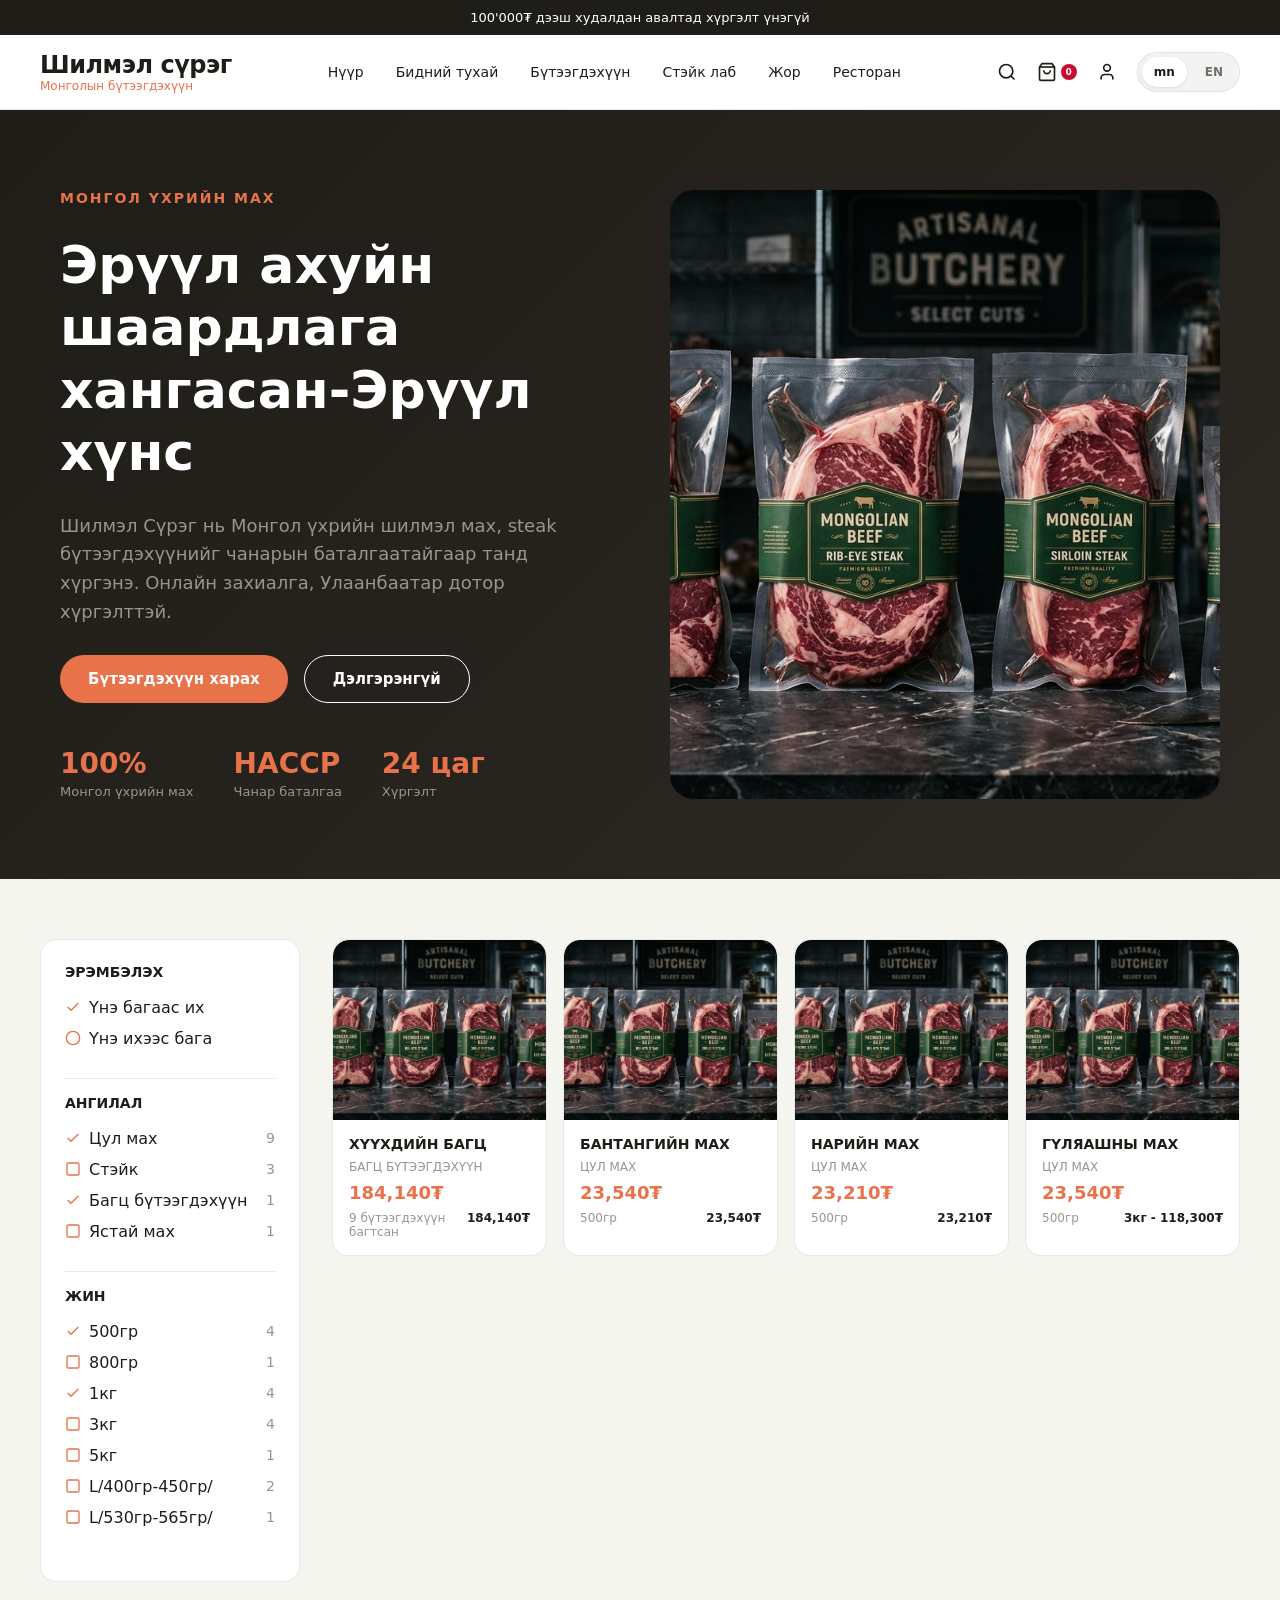
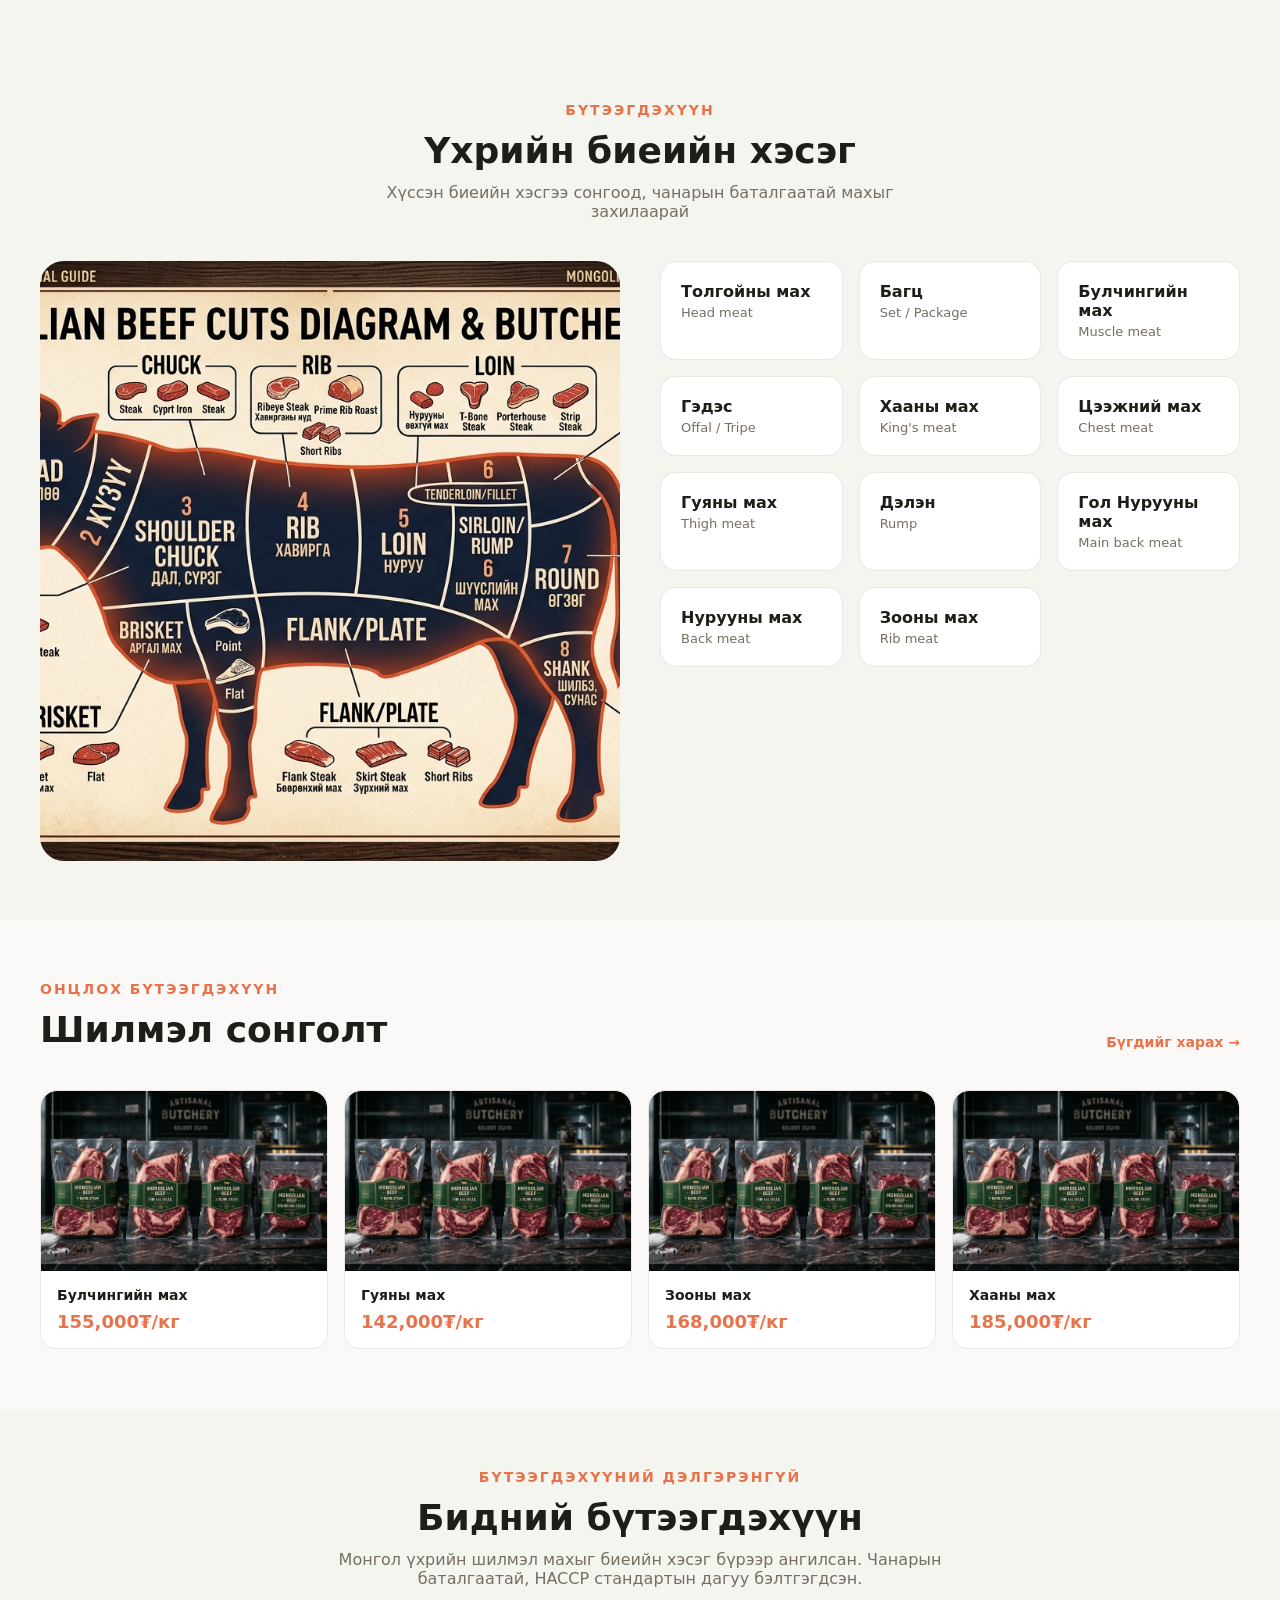
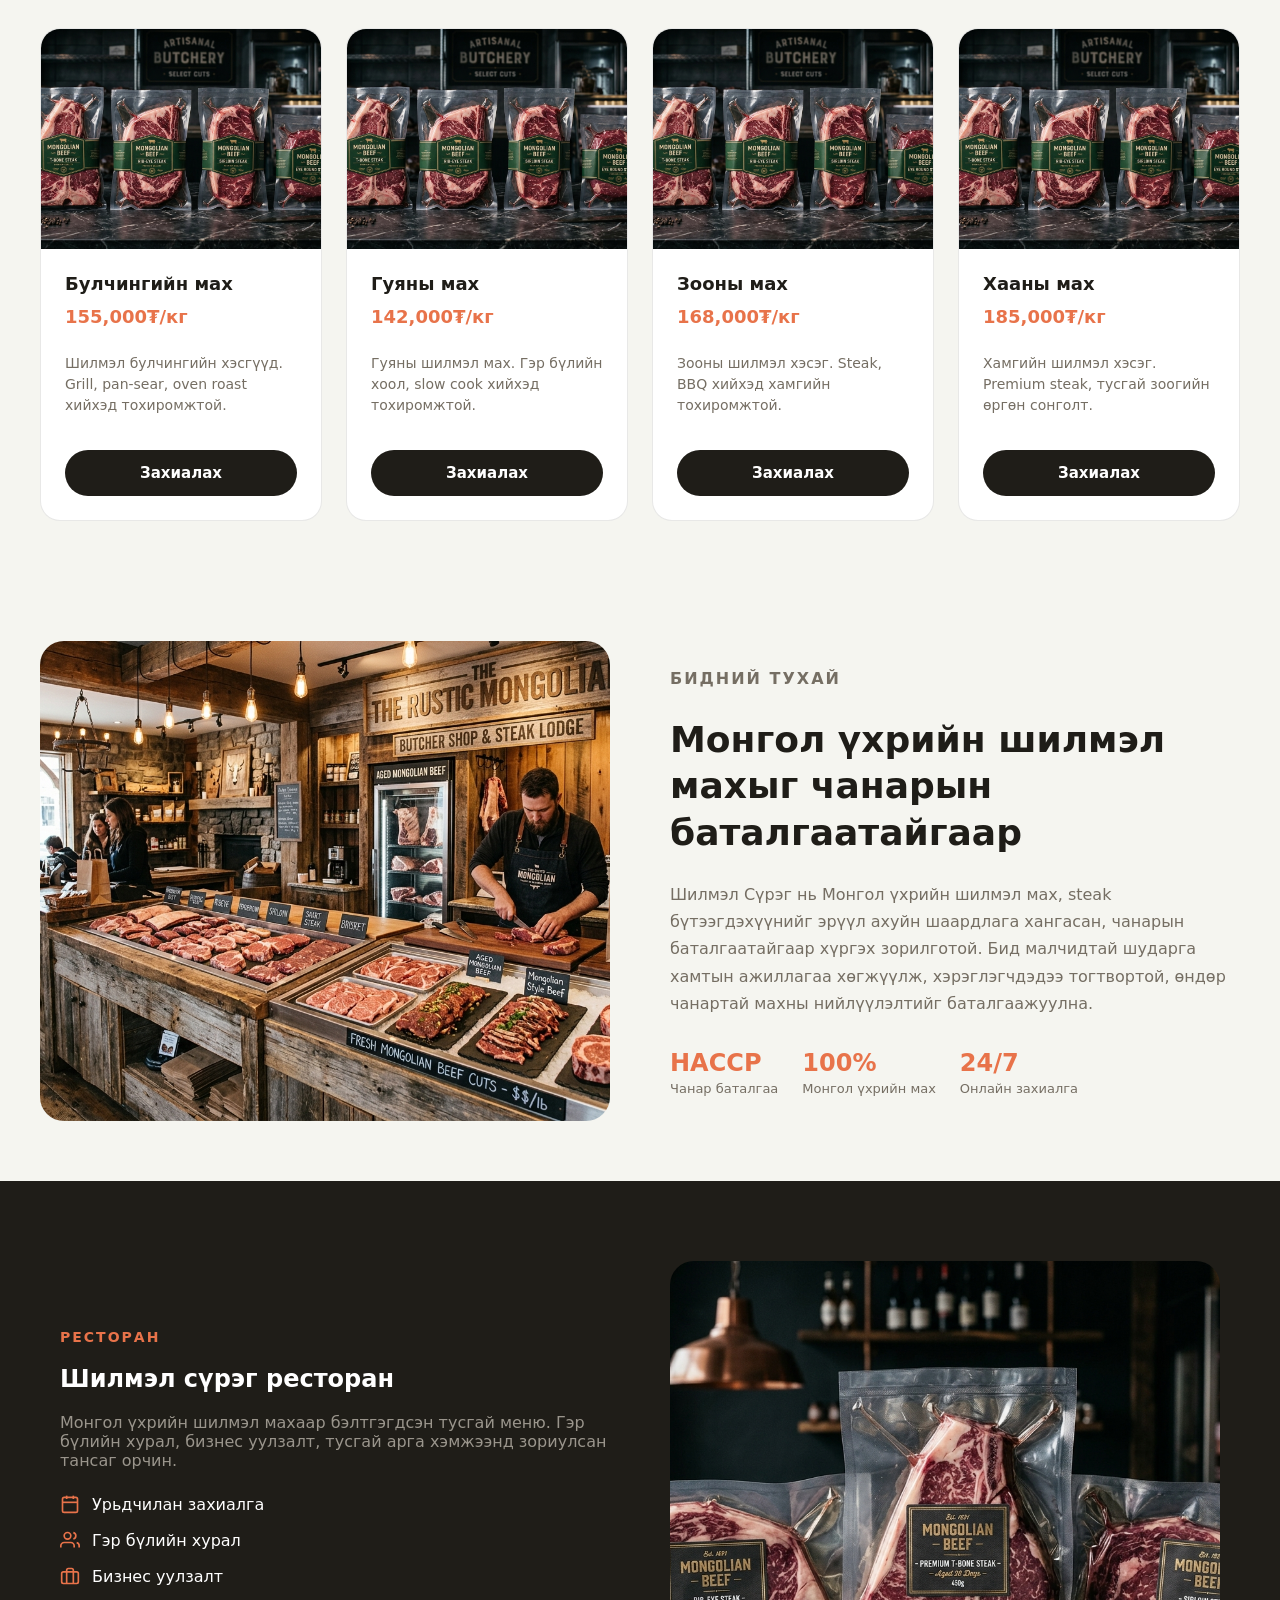
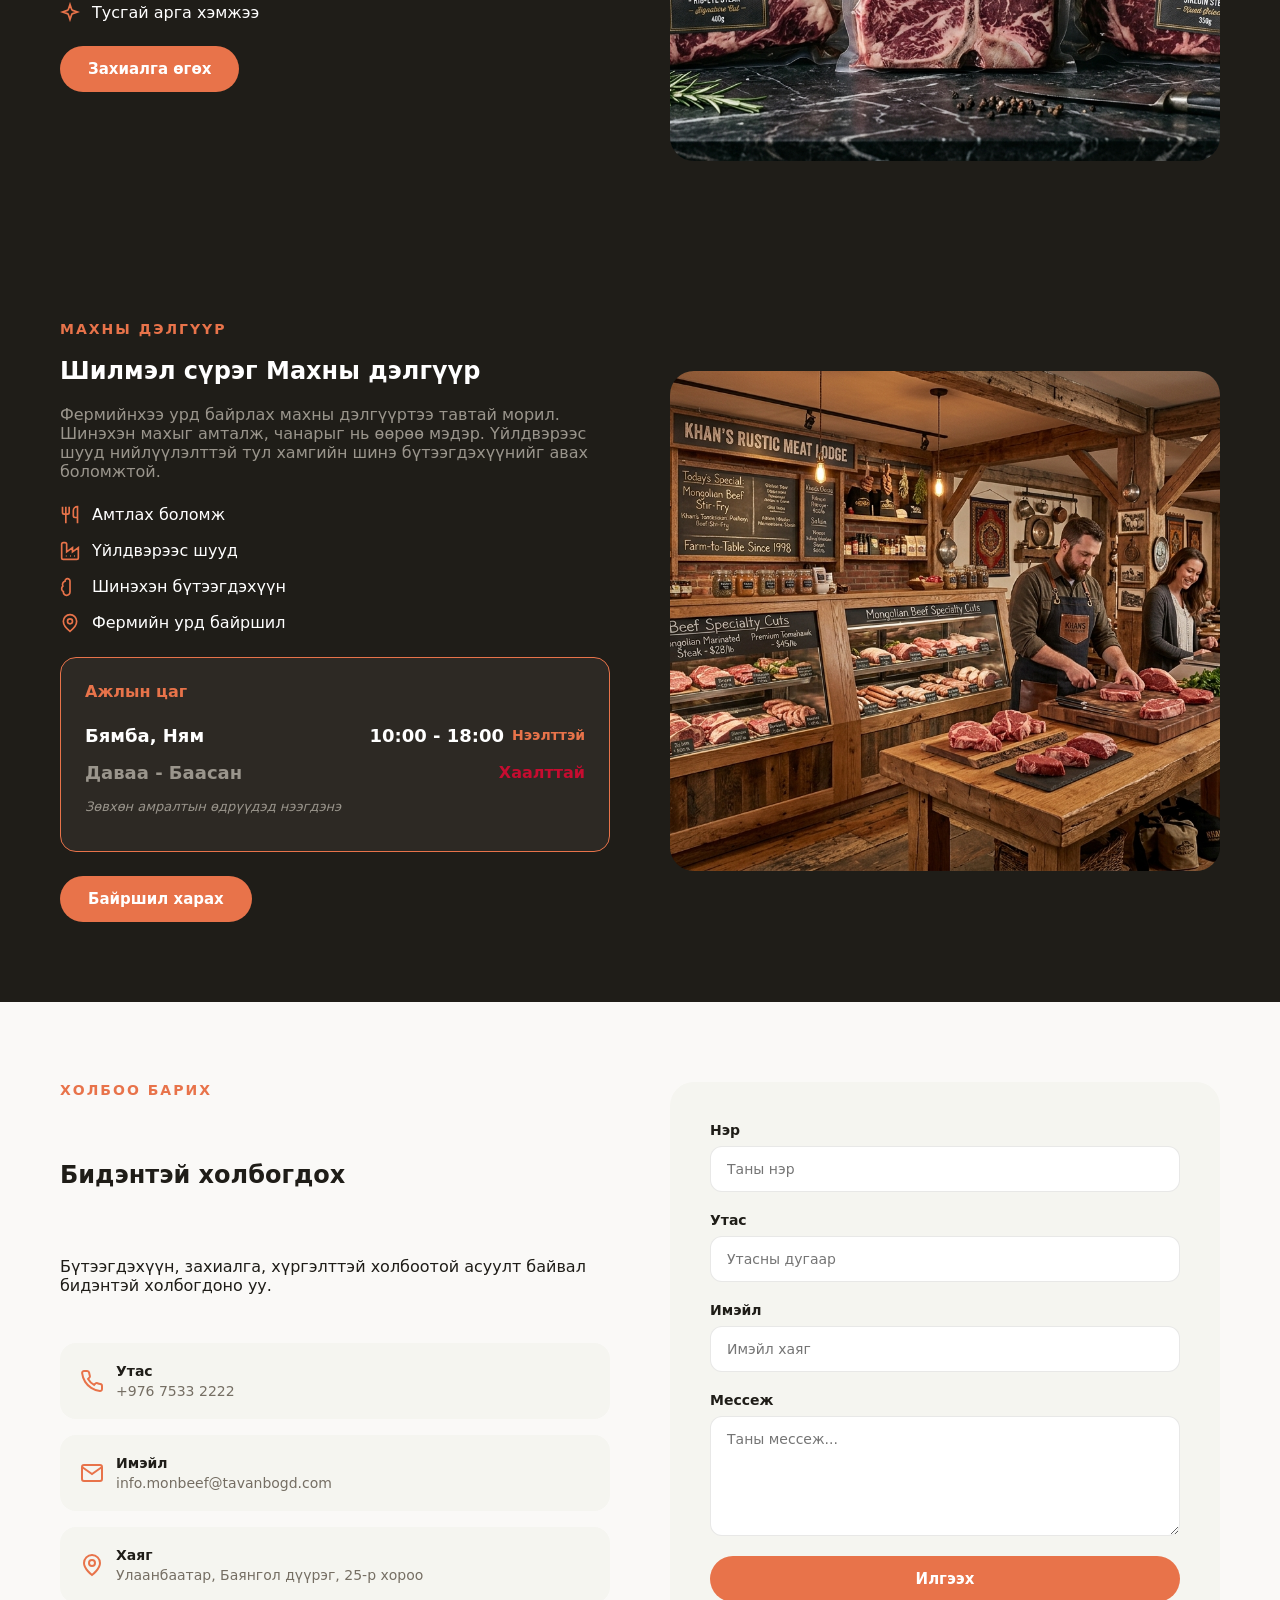
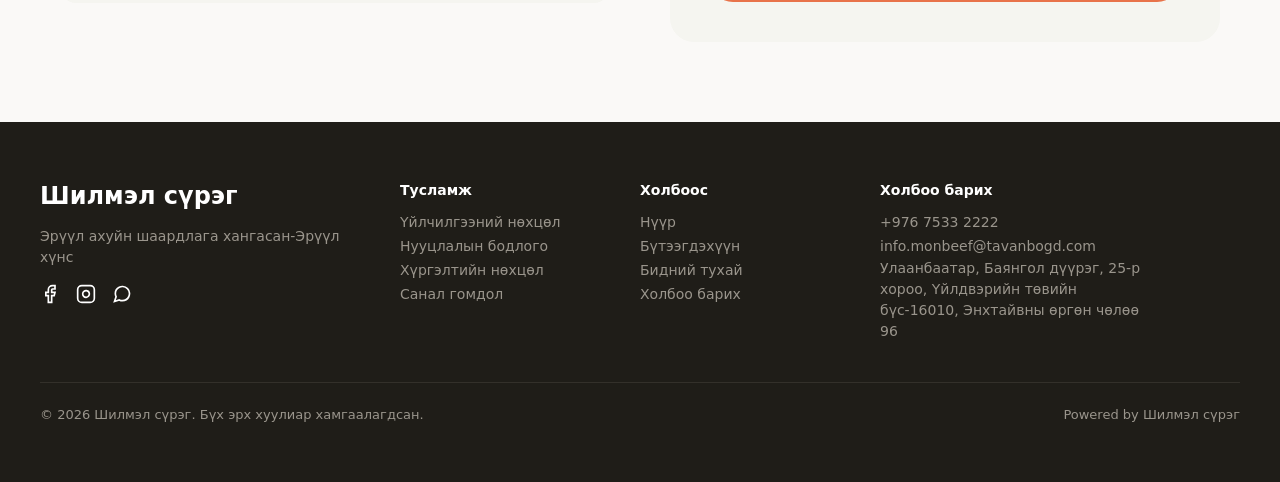
==== index.html @ d3837722 "Add images to all sections - hero, products, restaurant, butchery, about, body map" ====
<!doctype html>
<html lang="mn">
<head>
  <meta charset="utf-8" />
  <meta name="viewport" content="width=device-width, initial-scale=1" />
  <meta name="color-scheme" content="light" />
  <title>Шилмэл сүрэг - Premium Mongolian Beef</title>
  <meta name="description" content="Шилмэл сүрэг - Монгол үхрийн шилмэл мах, steak. Эрүүл ахуйн шаардлага хангасан-Эрүүл хүнс." />
  <link rel="stylesheet" href="styles.css" />
</head>
<body>
  <!-- Top Banner -->
  <div class="top-banner">100'000₮ дээш худалдан авалтад хүргэлт үнэгүй</div>

  <div class="page-shell">
    <!-- Header -->
    <header class="topbar">
      <a class="brand" href="#home" aria-label="Шилмэл сүрэг home">
        <div class="brand-text">
          <strong>Шилмэл сүрэг</strong>
          <span>Монголын бүтээгдэхүүн</span>
        </div>
      </a>

      <nav class="nav">
        <a href="#home">Нүүр</a>
        <a href="#about">Бидний тухай</a>
        <a href="#products">Бүтээгдэхүүн</a>
        <a href="#steak-lab">Стэйк лаб</a>
        <a href="#recipes">Жор</a>
        <a href="#restaurant">Ресторан</a>
      </nav>

      <div class="header-actions">
        <svg class="icon-btn" viewBox="0 0 24 24" fill="none" stroke="currentColor" stroke-width="2"><circle cx="11" cy="11" r="8"/><path d="m21 21-4.35-4.35"/></svg>
        <div class="cart-btn">
          <svg class="icon-btn" viewBox="0 0 24 24" fill="none" stroke="currentColor" stroke-width="2"><path d="M6 2 3 6v14a2 2 0 0 0 2 2h14a2 2 0 0 0 2-2V6l-3-4Z"/><path d="M3 6h18"/><path d="M16 10a4 4 0 0 1-8 0"/></svg>
          <span class="cart-badge">0</span>
        </div>
        <svg class="icon-btn" viewBox="0 0 24 24" fill="none" stroke="currentColor" stroke-width="2"><path d="M19 21v-2a4 4 0 0 0-4-4H9a4 4 0 0 0-4 4v2"/><circle cx="12" cy="7" r="4"/></svg>
        <div class="lang-switch">
          <button id="mnBtn" type="button" class="active">mn</button>
          <button id="enBtn" type="button">EN</button>
        </div>
      </div>
    </header>

    <!-- Hero -->
    <section id="home" class="hero">
      <div class="hero-left">
        <div class="hero-label">МОНГОЛ ҮХРИЙН МАХ</div>
        <h1>Эрүүл ахуйн шаардлага хангасан-Эрүүл хүнс</h1>
        <p class="hero-lead">Шилмэл Сүрэг нь Монгол үхрийн шилмэл мах, steak бүтээгдэхүүнийг чанарын баталгаатайгаар танд хүргэнэ. Онлайн захиалга, Улаанбаатар дотор хүргэлттэй.</p>
        <div class="cta-row">
          <a class="btn primary" href="#products">Бүтээгдэхүүн харах</a>
          <a class="btn secondary" href="#about">Дэлгэрэнгүй</a>
        </div>
        <div class="stats-row">
          <div class="stat-item"><strong>100%</strong><span>Монгол үхрийн мах</span></div>
          <div class="stat-item"><strong>HACCP</strong><span>Чанар баталгаа</span></div>
          <div class="stat-item"><strong>24 цаг</strong><span>Хүргэлт</span></div>
        </div>
      </div>
      <div class="hero-right">
        <img src="images/hero-beef.jpg" alt="Premium Mongolian Beef" class="hero-image" />
      </div>
    </section>

    <!-- Online Ordering -->
    <section id="online-order" class="section section-alt">
      <div class="ordering-layout">
        <!-- Filters Sidebar -->
        <aside class="filters-sidebar">
          <div class="filter-section">
            <h4>ЭРЭМБЭЛЭХ</h4>
            <div class="filter-option">
              <div class="filter-option-left">
                <svg class="filter-icon" viewBox="0 0 24 24" fill="none" stroke="currentColor" stroke-width="2"><polyline points="20 6 9 17 4 12"/></svg>
                <span>Үнэ багаас их</span>
              </div>
            </div>
            <div class="filter-option">
              <div class="filter-option-left">
                <svg class="filter-icon" viewBox="0 0 24 24" fill="none" stroke="currentColor" stroke-width="2"><circle cx="12" cy="12" r="10"/></svg>
                <span>Үнэ ихээс бага</span>
              </div>
            </div>
          </div>
          <div class="divider"></div>
          <div class="filter-section">
            <h4>АНГИЛАЛ</h4>
            <div class="filter-option">
              <div class="filter-option-left">
                <svg class="filter-icon" viewBox="0 0 24 24" fill="none" stroke="currentColor" stroke-width="2"><polyline points="20 6 9 17 4 12"/></svg>
                <span>Цул мах</span>
              </div>
              <span class="filter-count">9</span>
            </div>
            <div class="filter-option">
              <div class="filter-option-left">
                <svg class="filter-icon" viewBox="0 0 24 24" fill="none" stroke="currentColor" stroke-width="2"><rect x="3" y="3" width="18" height="18" rx="2"/></svg>
                <span>Стэйк</span>
              </div>
              <span class="filter-count">3</span>
            </div>
            <div class="filter-option">
              <div class="filter-option-left">
                <svg class="filter-icon" viewBox="0 0 24 24" fill="none" stroke="currentColor" stroke-width="2"><polyline points="20 6 9 17 4 12"/></svg>
                <span>Багц бүтээгдэхүүн</span>
              </div>
              <span class="filter-count">1</span>
            </div>
            <div class="filter-option">
              <div class="filter-option-left">
                <svg class="filter-icon" viewBox="0 0 24 24" fill="none" stroke="currentColor" stroke-width="2"><rect x="3" y="3" width="18" height="18" rx="2"/></svg>
                <span>Ястай мах</span>
              </div>
              <span class="filter-count">1</span>
            </div>
          </div>
          <div class="divider"></div>
          <div class="filter-section">
            <h4>ЖИН</h4>
            <div class="filter-option">
              <div class="filter-option-left">
                <svg class="filter-icon" viewBox="0 0 24 24" fill="none" stroke="currentColor" stroke-width="2"><polyline points="20 6 9 17 4 12"/></svg>
                <span>500гр</span>
              </div>
              <span class="filter-count">4</span>
            </div>
            <div class="filter-option">
              <div class="filter-option-left">
                <svg class="filter-icon" viewBox="0 0 24 24" fill="none" stroke="currentColor" stroke-width="2"><rect x="3" y="3" width="18" height="18" rx="2"/></svg>
                <span>800гр</span>
              </div>
              <span class="filter-count">1</span>
            </div>
            <div class="filter-option">
              <div class="filter-option-left">
                <svg class="filter-icon" viewBox="0 0 24 24" fill="none" stroke="currentColor" stroke-width="2"><polyline points="20 6 9 17 4 12"/></svg>
                <span>1кг</span>
              </div>
              <span class="filter-count">4</span>
            </div>
            <div class="filter-option">
              <div class="filter-option-left">
                <svg class="filter-icon" viewBox="0 0 24 24" fill="none" stroke="currentColor" stroke-width="2"><rect x="3" y="3" width="18" height="18" rx="2"/></svg>
                <span>3кг</span>
              </div>
              <span class="filter-count">4</span>
            </div>
            <div class="filter-option">
              <div class="filter-option-left">
                <svg class="filter-icon" viewBox="0 0 24 24" fill="none" stroke="currentColor" stroke-width="2"><rect x="3" y="3" width="18" height="18" rx="2"/></svg>
                <span>5кг</span>
              </div>
              <span class="filter-count">1</span>
            </div>
            <div class="filter-option">
              <div class="filter-option-left">
                <svg class="filter-icon" viewBox="0 0 24 24" fill="none" stroke="currentColor" stroke-width="2"><rect x="3" y="3" width="18" height="18" rx="2"/></svg>
                <span>L/400гр-450гр/</span>
              </div>
              <span class="filter-count">2</span>
            </div>
            <div class="filter-option">
              <div class="filter-option-left">
                <svg class="filter-icon" viewBox="0 0 24 24" fill="none" stroke="currentColor" stroke-width="2"><rect x="3" y="3" width="18" height="18" rx="2"/></svg>
                <span>L/530гр-565гр/</span>
              </div>
              <span class="filter-count">1</span>
            </div>
          </div>
        </aside>

        <!-- Products Grid -->
        <div class="products-area">
          <div class="products-grid">
            <article class="product-card">
              <div class="product-image"><img src="images/product-1.jpg" alt="Хүүхдийн багц" /></div>
              <div class="product-info">
                <h4 class="product-name">ХҮҮХДИЙН БАГЦ</h4>
                <span class="product-category">БАГЦ БҮТЭЭГДЭХҮҮН</span>
                <span class="product-price">184,140₮</span>
                <div class="product-weight-row">
                  <span class="product-weight">9 бүтээгдэхүүн багтсан</span>
                  <span class="product-unit-price">184,140₮</span>
                </div>
              </div>
            </article>
            <article class="product-card">
              <div class="product-image"><img src="images/product-2.jpg" alt="Бантангийн мах" /></div>
              <div class="product-info">
                <h4 class="product-name">БАНТАНГИЙН МАХ</h4>
                <span class="product-category">ЦУЛ МАХ</span>
                <span class="product-price">23,540₮</span>
                <div class="product-weight-row">
                  <span class="product-weight">500гр</span>
                  <span class="product-unit-price">23,540₮</span>
                </div>
              </div>
            </article>
            <article class="product-card">
              <div class="product-image"><img src="images/product-3.jpg" alt="Нарийн мах" /></div>
              <div class="product-info">
                <h4 class="product-name">НАРИЙН МАХ</h4>
                <span class="product-category">ЦУЛ МАХ</span>
                <span class="product-price">23,210₮</span>
                <div class="product-weight-row">
                  <span class="product-weight">500гр</span>
                  <span class="product-unit-price">23,210₮</span>
                </div>
              </div>
            </article>
            <article class="product-card">
              <div class="product-image"><img src="images/product-4.jpg" alt="Гуляшны мах" /></div>
              <div class="product-info">
                <h4 class="product-name">ГҮЛЯАШНЫ МАХ</h4>
                <span class="product-category">ЦУЛ МАХ</span>
                <span class="product-price">23,540₮</span>
                <div class="product-weight-row">
                  <span class="product-weight">500гр</span>
                  <span class="product-unit-price">3кг - 118,300₮</span>
                </div>
              </div>
            </article>
          </div>
        </div>
      </div>
    </section>

    <!-- Beef Body Map -->
    <section id="products" class="section section-alt">
      <div style="text-align: center; margin-bottom: 40px;">
        <p class="section-label">БҮТЭЭГДЭХҮҮН</p>
        <h2>Үхрийн биеийн хэсэг</h2>
        <p class="section-lead" style="text-align: center; margin: 12px auto 0;">Хүссэн биеийн хэсгээ сонгоод, чанарын баталгаатай махыг захилаарай</p>
      </div>
      <div class="body-map-section">
        <div class="body-map-image"><img src="images/body-map-section.jpg" alt="Үхрийн биеийн хэсэг" /></div>
        <div class="categories-grid">
          <div class="category-card"><h4>Толгойны мах</h4><p>Head meat</p></div>
          <div class="category-card"><h4>Багц</h4><p>Set / Package</p></div>
          <div class="category-card"><h4>Булчингийн мах</h4><p>Muscle meat</p></div>
          <div class="category-card"><h4>Гэдэс</h4><p>Offal / Tripe</p></div>
          <div class="category-card"><h4>Хааны мах</h4><p>King's meat</p></div>
          <div class="category-card"><h4>Цээжний мах</h4><p>Chest meat</p></div>
          <div class="category-card"><h4>Гуяны мах</h4><p>Thigh meat</p></div>
          <div class="category-card"><h4>Дэлэн</h4><p>Rump</p></div>
          <div class="category-card"><h4>Гол Нурууны мах</h4><p>Main back meat</p></div>
          <div class="category-card"><h4>Нурууны мах</h4><p>Back meat</p></div>
          <div class="category-card"><h4>Зооны мах</h4><p>Rib meat</p></div>
        </div>
      </div>
    </section>

    <!-- Featured Products -->
    <section class="section">
      <div class="section-header">
        <div>
          <p class="section-label">ОНЦЛОХ БҮТЭЭГДЭХҮҮН</p>
          <h2>Шилмэл сонголт</h2>
        </div>
        <span class="view-all">Бүгдийг харах →</span>
      </div>
      <div class="products-grid">
        <article class="product-card">
          <div class="product-image"><img src="images/featured-1.jpg" alt="Булчингийн мах" /></div>
          <div class="product-info">
            <h4 class="product-name">Булчингийн мах</h4>
            <span class="product-price">155,000₮/кг</span>
          </div>
        </article>
        <article class="product-card">
          <div class="product-image"><img src="images/featured-2.jpg" alt="Гуяны мах" /></div>
          <div class="product-info">
            <h4 class="product-name">Гуяны мах</h4>
            <span class="product-price">142,000₮/кг</span>
          </div>
        </article>
        <article class="product-card">
          <div class="product-image"><img src="images/featured-3.jpg" alt="Зооны мах" /></div>
          <div class="product-info">
            <h4 class="product-name">Зооны мах</h4>
            <span class="product-price">168,000₮/кг</span>
          </div>
        </article>
        <article class="product-card">
          <div class="product-image"><img src="images/featured-4.jpg" alt="Хааны мах" /></div>
          <div class="product-info">
            <h4 class="product-name">Хааны мах</h4>
            <span class="product-price">185,000₮/кг</span>
          </div>
        </article>
      </div>
    </section>

    <!-- Product Details -->
    <section class="section section-alt">
      <div style="text-align: center; margin-bottom: 40px;">
        <p class="section-label">БҮТЭЭГДЭХҮҮНИЙ ДЭЛГЭРЭНГҮЙ</p>
        <h2>Бидний бүтээгдэхүүн</h2>
        <p class="section-lead" style="text-align: center; margin: 12px auto 0;">Монгол үхрийн шилмэл махыг биеийн хэсэг бүрээр ангилсан. Чанарын баталгаатай, HACCP стандартын дагуу бэлтгэгдсэн.</p>
      </div>
      <div class="detail-grid">
        <article class="detail-card">
          <div class="product-image"><img src="images/detail-1.jpg" alt="Булчингийн мах" /></div>
          <div class="product-info">
            <h4 class="product-name">Булчингийн мах</h4>
            <span class="product-price">155,000₮/кг</span>
            <p class="product-desc">Шилмэл булчингийн хэсгүүд. Grill, pan-sear, oven roast хийхэд тохиромжтой.</p>
            <button class="btn">Захиалах</button>
          </div>
        </article>
        <article class="detail-card">
          <div class="product-image"><img src="images/detail-2.jpg" alt="Гуяны мах" /></div>
          <div class="product-info">
            <h4 class="product-name">Гуяны мах</h4>
            <span class="product-price">142,000₮/кг</span>
            <p class="product-desc">Гуяны шилмэл мах. Гэр бүлийн хоол, slow cook хийхэд тохиромжтой.</p>
            <button class="btn">Захиалах</button>
          </div>
        </article>
        <article class="detail-card">
          <div class="product-image"><img src="images/detail-3.jpg" alt="Зооны мах" /></div>
          <div class="product-info">
            <h4 class="product-name">Зооны мах</h4>
            <span class="product-price">168,000₮/кг</span>
            <p class="product-desc">Зооны шилмэл хэсэг. Steak, BBQ хийхэд хамгийн тохиромжтой.</p>
            <button class="btn">Захиалах</button>
          </div>
        </article>
        <article class="detail-card">
          <div class="product-image"><img src="images/detail-4.jpg" alt="Хааны мах" /></div>
          <div class="product-info">
            <h4 class="product-name">Хааны мах</h4>
            <span class="product-price">185,000₮/кг</span>
            <p class="product-desc">Хамгийн шилмэл хэсэг. Premium steak, тусгай зоогийн өргөн сонголт.</p>
            <button class="btn">Захиалах</button>
          </div>
        </article>
      </div>
    </section>

    <!-- About -->
    <section id="about" class="section section-alt">
      <div class="about-grid">
        <div class="about-image"><img src="images/about-section.jpg" alt="Бидний тухай" /></div>
        <div class="about-content">
          <p class="section-label">БИДНИЙ ТУХАЙ</p>
          <h2>Монгол үхрийн шилмэл махыг чанарын баталгаатайгаар</h2>
          <p>Шилмэл Сүрэг нь Монгол үхрийн шилмэл мах, steak бүтээгдэхүүнийг эрүүл ахуйн шаардлага хангасан, чанарын баталгаатайгаар хүргэх зорилготой. Бид малчидтай шударга хамтын ажиллагаа хөгжүүлж, хэрэглэгчдэдээ тогтвортой, өндөр чанартай махны нийлүүлэлтийг баталгаажуулна.</p>
          <div class="features-row">
            <div class="feature-item"><strong>HACCP</strong><span>Чанар баталгаа</span></div>
            <div class="feature-item"><strong>100%</strong><span>Монгол үхрийн мах</span></div>
            <div class="feature-item"><strong>24/7</strong><span>Онлайн захиалга</span></div>
          </div>
        </div>
      </div>
    </section>

    <!-- Restaurant -->
    <section id="restaurant" class="dark-section">
      <div class="dark-grid">
        <div>
          <p class="section-label">РЕСТОРАН</p>
          <h2>Шилмэл сүрэг ресторан</h2>
          <p>Монгол үхрийн шилмэл махаар бэлтгэгдсэн тусгай меню. Гэр бүлийн хурал, бизнес уулзалт, тусгай арга хэмжээнд зориулсан тансаг орчин.</p>
          <div class="dark-features">
            <div class="dark-feature">
              <svg class="dark-feature-icon" viewBox="0 0 24 24" fill="none" stroke="currentColor" stroke-width="2"><rect x="3" y="4" width="18" height="18" rx="2" ry="2"/><line x1="16" y1="2" x2="16" y2="6"/><line x1="8" y1="2" x2="8" y2="6"/><line x1="3" y1="10" x2="21" y2="10"/></svg>
              <span>Урьдчилан захиалга</span>
            </div>
            <div class="dark-feature">
              <svg class="dark-feature-icon" viewBox="0 0 24 24" fill="none" stroke="currentColor" stroke-width="2"><path d="M17 21v-2a4 4 0 0 0-4-4H5a4 4 0 0 0-4 4v2"/><circle cx="9" cy="7" r="4"/><path d="M23 21v-2a4 4 0 0 0-3-3.87"/><path d="M16 3.13a4 4 0 0 1 0 7.75"/></svg>
              <span>Гэр бүлийн хурал</span>
            </div>
            <div class="dark-feature">
              <svg class="dark-feature-icon" viewBox="0 0 24 24" fill="none" stroke="currentColor" stroke-width="2"><rect x="2" y="7" width="20" height="14" rx="2" ry="2"/><path d="M16 21V5a2 2 0 0 0-2-2h-4a2 2 0 0 0-2 2v16"/></svg>
              <span>Бизнес уулзалт</span>
            </div>
            <div class="dark-feature">
              <svg class="dark-feature-icon" viewBox="0 0 24 24" fill="none" stroke="currentColor" stroke-width="2"><path d="m12 3-1.912 5.813a2 2 0 0 1-1.275 1.275L3 12l5.813 1.912a2 2 0 0 1 1.275 1.275L12 21l1.912-5.813a2 2 0 0 1 1.275-1.275L21 12l-5.813-1.912a2 2 0 0 1-1.275-1.275L12 3Z"/></svg>
              <span>Тусгай арга хэмжээ</span>
            </div>
          </div>
          <a class="btn primary" href="#contact">Захиалга өгөх</a>
        </div>
        <div class="dark-image"><img src="images/restaurant-section.jpg" alt="Шилмэл сүрэг ресторан" /></div>
      </div>
    </section>

    <!-- Butchery Store -->
    <section class="dark-section">
      <div class="dark-grid">
        <div>
          <p class="section-label">МАХНЫ ДЭЛГҮҮР</p>
          <h2>Шилмэл сүрэг Махны дэлгүүр</h2>
          <p>Фермийнхээ урд байрлах махны дэлгүүртээ тавтай морил. Шинэхэн махыг амталж, чанарыг нь өөрөө мэдэр. Үйлдвэрээс шууд нийлүүлэлттэй тул хамгийн шинэ бүтээгдэхүүнийг авах боломжтой.</p>
          <div class="dark-features">
            <div class="dark-feature">
              <svg class="dark-feature-icon" viewBox="0 0 24 24" fill="none" stroke="currentColor" stroke-width="2"><path d="M3 2v7c0 1.1.9 2 2 2h4a2 2 0 0 0 2-2V2"/><path d="M7 2v20"/><path d="M21 15V2v0a5 5 0 0 0-5 5v6c0 1.1.9 2 2 2h3Zm0 0v7"/></svg>
              <span>Амтлах боломж</span>
            </div>
            <div class="dark-feature">
              <svg class="dark-feature-icon" viewBox="0 0 24 24" fill="none" stroke="currentColor" stroke-width="2"><path d="M2 20a2 2 0 0 0 2 2h16a2 2 0 0 0 2-2V8l-7 5V8l-7 5V4a2 2 0 0 0-2-2H4a2 2 0 0 0-2 2Z"/><path d="M17 18h1"/><path d="M12 18h1"/><path d="M7 18h1"/></svg>
              <span>Үйлдвэрээс шууд</span>
            </div>
            <div class="dark-feature">
              <svg class="dark-feature-icon" viewBox="0 0 24 24" fill="none" stroke="currentColor" stroke-width="2"><path d="M12 5a3 3 0 1 0-5.997.125 4 4 0 0 0-2.526 5.77 4 4 0 0 0 .556 6.588A4 4 0 1 0 12 18Z"/></svg>
              <span>Шинэхэн бүтээгдэхүүн</span>
            </div>
            <div class="dark-feature">
              <svg class="dark-feature-icon" viewBox="0 0 24 24" fill="none" stroke="currentColor" stroke-width="2"><path d="M20 10c0 6-8 12-8 12s-8-6-8-12a8 8 0 0 1 16 0Z"/><circle cx="12" cy="10" r="3"/></svg>
              <span>Фермийн урд байршил</span>
            </div>
          </div>
          <div class="timetable">
            <h4>Ажлын цаг</h4>
            <div class="timetable-row">
              <span class="timetable-day">Бямба, Ням</span>
              <div style="display: flex; gap: 8px; align-items: center;">
                <span class="timetable-hours">10:00 - 18:00</span>
                <span class="timetable-status-open">Нээлттэй</span>
              </div>
            </div>
            <div class="timetable-row">
              <span class="timetable-day" style="color: #9a958c;">Даваа - Баасан</span>
              <span class="timetable-status-closed">Хаалттай</span>
            </div>
            <p class="timetable-note">Зөвхөн амралтын өдрүүдэд нээгдэнэ</p>
          </div>
          <a class="btn primary" href="#contact" style="margin-top: 24px;">Байршил харах</a>
        </div>
        <div class="dark-image"><img src="images/butchery-section.jpg" alt="Шилмэл сүрэг Махны дэлгүүр" /></div>
      </div>
    </section>

    <!-- Contact -->
    <section id="contact" class="contact-grid">
      <div class="contact-left">
        <p class="section-label">ХОЛБОО БАРИХ</p>
        <h2>Бидэнтэй холбогдох</h2>
        <p>Бүтээгдэхүүн, захиалга, хүргэлттэй холбоотой асуулт байвал бидэнтэй холбогдоно уу.</p>
        <div class="contact-cards">
          <div class="contact-card">
            <svg class="contact-card-icon" viewBox="0 0 24 24" fill="none" stroke="currentColor" stroke-width="2"><path d="M22 16.92v3a2 2 0 0 1-2.18 2 19.79 19.79 0 0 1-8.63-3.07 19.5 19.5 0 0 1-6-6 19.79 19.79 0 0 1-3.07-8.67A2 2 0 0 1 4.11 2h3a2 2 0 0 1 2 1.72 12.84 12.84 0 0 0 .7 2.81 2 2 0 0 1-.45 2.11L8.09 9.91a16 16 0 0 0 6 6l1.27-1.27a2 2 0 0 1 2.11-.45 12.84 12.84 0 0 0 2.81.7A2 2 0 0 1 22 16.92z"/></svg>
            <div class="contact-card-info">
              <strong>Утас</strong>
              <span>+976 7533 2222</span>
            </div>
          </div>
          <div class="contact-card">
            <svg class="contact-card-icon" viewBox="0 0 24 24" fill="none" stroke="currentColor" stroke-width="2"><path d="M4 4h16c1.1 0 2 .9 2 2v12c0 1.1-.9 2-2 2H4c-1.1 0-2-.9-2-2V6c0-1.1.9-2 2-2z"/><polyline points="22,6 12,13 2,6"/></svg>
            <div class="contact-card-info">
              <strong>Имэйл</strong>
              <span>info.monbeef@tavanbogd.com</span>
            </div>
          </div>
          <div class="contact-card">
            <svg class="contact-card-icon" viewBox="0 0 24 24" fill="none" stroke="currentColor" stroke-width="2"><path d="M20 10c0 6-8 12-8 12s-8-6-8-12a8 8 0 0 1 16 0Z"/><circle cx="12" cy="10" r="3"/></svg>
            <div class="contact-card-info">
              <strong>Хаяг</strong>
              <span>Улаанбаатар, Баянгол дүүрэг, 25-р хороо</span>
            </div>
          </div>
        </div>
      </div>
      <div class="contact-right">
        <form class="form-container" onsubmit="return false;">
          <div class="form-field">
            <label>Нэр</label>
            <input type="text" name="name" placeholder="Таны нэр" />
          </div>
          <div class="form-field">
            <label>Утас</label>
            <input type="tel" name="phone" placeholder="Утасны дугаар" />
          </div>
          <div class="form-field">
            <label>Имэйл</label>
            <input type="email" name="email" placeholder="Имэйл хаяг" />
          </div>
          <div class="form-field">
            <label>Мессеж</label>
            <textarea name="message" rows="4" placeholder="Таны мессеж..."></textarea>
          </div>
          <button class="btn primary" type="submit">Илгээх</button>
        </form>
      </div>
    </section>

    <!-- Footer -->
    <footer class="footer">
      <div class="footer-grid">
        <div class="footer-brand">
          <strong>Шилмэл сүрэг</strong>
          <p>Эрүүл ахуйн шаардлага хангасан-Эрүүл хүнс</p>
          <div class="social-row">
            <svg class="social-icon" viewBox="0 0 24 24" fill="none" stroke="currentColor" stroke-width="2"><path d="M18 2h-3a5 5 0 0 0-5 5v3H7v4h3v8h4v-8h3l1-4h-4V7a1 1 0 0 1 1-1h3z"/></svg>
            <svg class="social-icon" viewBox="0 0 24 24" fill="none" stroke="currentColor" stroke-width="2"><rect x="2" y="2" width="20" height="20" rx="5" ry="5"/><path d="M16 11.37A4 4 0 1 1 12.63 8 4 4 0 0 1 16 11.37z"/><line x1="17.5" y1="6.5" x2="17.51" y2="6.5"/></svg>
            <svg class="social-icon" viewBox="0 0 24 24" fill="none" stroke="currentColor" stroke-width="2"><path d="M21 11.5a8.38 8.38 0 0 1-.9 3.8 8.5 8.5 0 0 1-7.6 4.7 8.38 8.38 0 0 1-3.8-.9L3 21l1.9-5.7a8.38 8.38 0 0 1-.9-3.8 8.5 8.5 0 0 1 4.7-7.6 8.38 8.38 0 0 1 3.8-.9h.5a8.48 8.48 0 0 1 8 8v.5z"/></svg>
          </div>
        </div>
        <div class="footer-links">
          <h4>Тусламж</h4>
          <a href="#">Үйлчилгээний нөхцөл</a>
          <a href="#">Нууцлалын бодлого</a>
          <a href="#">Хүргэлтийн нөхцөл</a>
          <a href="#">Санал гомдол</a>
        </div>
        <div class="footer-links">
          <h4>Холбоос</h4>
          <a href="#home">Нүүр</a>
          <a href="#products">Бүтээгдэхүүн</a>
          <a href="#about">Бидний тухай</a>
          <a href="#contact">Холбоо барих</a>
        </div>
        <div class="footer-links">
          <h4>Холбоо барих</h4>
          <a href="tel:+97675332222">+976 7533 2222</a>
          <a href="mailto:info.monbeef@tavanbogd.com">info.monbeef@tavanbogd.com</a>
          <span style="color: #9a958c; font-size: 14px; line-height: 1.5;">Улаанбаатар, Баянгол дүүрэг, 25-р хороо, Үйлдвэрийн төвийн бүс-16010, Энхтайвны өргөн чөлөө 96</span>
        </div>
      </div>
      <div class="footer-divider"></div>
      <div class="footer-bottom">
        <span>© 2026 Шилмэл сүрэг. Бүх эрх хуулиар хамгаалагдсан.</span>
        <span>Powered by Шилмэл сүрэг</span>
      </div>
    </footer>
  </div>

  <script src="script.js"></script>
</body>
</html>
---- styles.css ----
:root {
  --bg: #faf9f7;
  --panel: rgba(255, 255, 255, 0.92);
  --text: #1f1d18;
  --muted: #756e63;
  --line: rgba(31, 29, 24, 0.10);
  --orange: #e8734a;
  --orange-soft: #f5ece8;
  --orange-deep: #c45a35;
  --dark: #1f1d18;
  --shadow: 0 24px 60px rgba(31, 29, 24, 0.08);
  --radius: 20px;
}

* { box-sizing: border-box; }
html { scroll-behavior: smooth; }
body {
  margin: 0;
  font-family: Inter, ui-sans-serif, system-ui, -apple-system, BlinkMacSystemFont, "Segoe UI", sans-serif;
  color: var(--text);
  background: var(--bg);
}

a { color: inherit; text-decoration: none; }
button, input, textarea { font: inherit; }
img { display: block; max-width: 100%; }

.page-shell {
  max-width: 1440px;
  margin: 0 auto;
}

/* Top Banner */
.top-banner {
  background: var(--dark);
  color: #fff;
  text-align: center;
  padding: 10px 16px;
  font-size: 13px;
  font-weight: 500;
}

/* Header */
.topbar {
  display: flex;
  justify-content: space-between;
  align-items: center;
  gap: 16px;
  padding: 16px 40px;
  background: #fff;
  border-bottom: 1px solid var(--line);
  position: sticky;
  top: 0;
  z-index: 20;
}

.brand {
  display: flex;
  align-items: center;
  gap: 8px;
}

.brand-text {
  display: flex;
  flex-direction: column;
}

.brand-text strong {
  font-size: 24px;
  font-weight: 700;
  letter-spacing: -0.02em;
}

.brand-text span {
  font-size: 12px;
  color: var(--orange);
  font-weight: 500;
}

.nav {
  display: flex;
  gap: 32px;
  align-items: center;
}

.nav a {
  font-size: 14px;
  font-weight: 500;
  color: var(--text);
  transition: color 0.2s;
}

.nav a:hover { color: var(--orange); }

.header-actions {
  display: flex;
  align-items: center;
  gap: 20px;
}

.icon-btn {
  width: 20px;
  height: 20px;
  cursor: pointer;
}

.cart-btn {
  position: relative;
  display: flex;
  align-items: center;
  gap: 4px;
}

.cart-badge {
  background: #c60c30;
  color: #fff;
  font-size: 9px;
  font-weight: 700;
  width: 16px;
  height: 16px;
  border-radius: 999px;
  display: flex;
  align-items: center;
  justify-content: center;
}

.lang-switch {
  display: flex;
  gap: 6px;
  padding: 4px;
  border-radius: 999px;
  background: rgba(31, 29, 24, 0.05);
  border: 1px solid rgba(31, 29, 24, 0.08);
}

.lang-switch button {
  border: 0;
  background: transparent;
  color: var(--muted);
  padding: 8px 12px;
  border-radius: 999px;
  font-size: 12px;
  font-weight: 700;
  cursor: pointer;
  transition: all 0.2s;
}

.lang-switch button.active {
  background: #fff;
  color: var(--text);
  box-shadow: 0 1px 3px rgba(0,0,0,0.1);
}

/* Hero */
.hero {
  display: grid;
  grid-template-columns: 1fr 1fr;
  gap: 60px;
  padding: 80px 60px;
  background: linear-gradient(135deg, #1f1d18 0%, #2d2924 100%);
  color: #fff;
}

.hero-left {
  display: flex;
  flex-direction: column;
  justify-content: center;
  gap: 28px;
}

.hero-label {
  color: var(--orange);
  font-size: 14px;
  font-weight: 700;
  letter-spacing: 2px;
}

.hero h1 {
  font-size: 52px;
  font-weight: 700;
  line-height: 1.2;
  margin: 0;
}

.hero-lead {
  font-size: 18px;
  line-height: 1.6;
  color: #9a958c;
  margin: 0;
}

.cta-row {
  display: flex;
  gap: 16px;
  flex-wrap: wrap;
}

.btn {
  display: inline-flex;
  align-items: center;
  justify-content: center;
  padding: 14px 28px;
  border-radius: 999px;
  font-size: 15px;
  font-weight: 600;
  cursor: pointer;
  border: 0;
  transition: all 0.2s;
}

.btn.primary {
  background: var(--orange);
  color: #fff;
}

.btn.primary:hover {
  background: var(--orange-deep);
}

.btn.secondary {
  background: transparent;
  color: #fff;
  border: 1px solid #fff;
}

.btn.secondary:hover {
  background: rgba(255,255,255,0.1);
}

.stats-row {
  display: flex;
  gap: 40px;
  margin-top: 16px;
}

.stat-item {
  display: flex;
  flex-direction: column;
  gap: 4px;
}

.stat-item strong {
  font-size: 28px;
  font-weight: 700;
  color: var(--orange);
}

.stat-item span {
  font-size: 13px;
  color: #9a958c;
}

.hero-right {
  border-radius: 24px;
  overflow: hidden;
  min-height: 400px;
  background: linear-gradient(135deg, #2d2924 0%, var(--orange) 100%);
  display: flex;
  align-items: center;
  justify-content: center;
}

.hero-image {
  width: 100%;
  height: 100%;
  object-fit: cover;
}

/* Sections */
.section {
  padding: 60px 40px;
}

.section-alt {
  background: #f5f5f0;
}

.section-header {
  display: flex;
  justify-content: space-between;
  align-items: flex-end;
  margin-bottom: 40px;
}

.section-label {
  color: var(--orange);
  font-size: 14px;
  font-weight: 700;
  letter-spacing: 2px;
  margin: 0 0 12px;
}

.section h2 {
  font-size: 36px;
  font-weight: 700;
  margin: 0;
}

.section-lead {
  font-size: 16px;
  color: var(--muted);
  max-width: 610px;
  text-align: right;
  margin: 0;
}

/* Online Ordering */
.ordering-layout {
  display: grid;
  grid-template-columns: 260px 1fr;
  gap: 32px;
}

.filters-sidebar {
  background: #fff;
  border-radius: 16px;
  padding: 24px;
  border: 1px solid var(--line);
  height: fit-content;
}

.filter-section {
  margin-bottom: 24px;
}

.filter-section h4 {
  font-size: 14px;
  font-weight: 700;
  margin: 0 0 12px;
}

.filter-option {
  display: flex;
  align-items: center;
  justify-content: space-between;
  padding: 6px 0;
  cursor: pointer;
}

.filter-option-left {
  display: flex;
  align-items: center;
  gap: 8px;
}

.filter-icon {
  width: 16px;
  height: 16px;
  color: var(--orange);
}

.filter-count {
  color: #9a958c;
  font-size: 14px;
}

.divider {
  height: 1px;
  background: var(--line);
  margin: 16px 0;
}

/* Product Cards */
.products-grid {
  display: grid;
  grid-template-columns: repeat(4, 1fr);
  gap: 16px;
}

.product-card {
  background: #fff;
  border-radius: 16px;
  overflow: hidden;
  border: 1px solid var(--line);
  transition: box-shadow 0.2s;
}

.product-card:hover {
  box-shadow: var(--shadow);
}

.product-image {
  width: 100%;
  height: 180px;
  background: linear-gradient(135deg, var(--orange-soft) 0%, #e8d0c4 100%);
  overflow: hidden;
  border-radius: 16px 16px 0 0;
}

.product-image img {
  width: 100%;
  height: 100%;
  object-fit: cover;
}

.product-info {
  padding: 16px;
  display: flex;
  flex-direction: column;
  gap: 8px;
}

.product-name {
  font-size: 14px;
  font-weight: 700;
  margin: 0;
}

.product-category {
  font-size: 12px;
  color: #9a958c;
}

.product-price {
  font-size: 18px;
  font-weight: 700;
  color: var(--orange);
}

.product-weight-row {
  display: flex;
  justify-content: space-between;
  font-size: 12px;
}

.product-weight {
  color: #9a958c;
}

.product-unit-price {
  color: var(--text);
  font-weight: 600;
}

/* Beef Body Map */
.body-map-section {
  display: grid;
  grid-template-columns: 1fr 1fr;
  gap: 40px;
  align-items: start;
}

.body-map-image {
  width: 100%;
  height: 600px;
  border-radius: 24px;
  background: linear-gradient(135deg, var(--orange-soft) 0%, #d9b8a8 100%);
  overflow: hidden;
}

.body-map-image img {
  width: 100%;
  height: 100%;
  object-fit: cover;
}

.categories-grid {
  display: grid;
  grid-template-columns: repeat(3, 1fr);
  gap: 16px;
}

.category-card {
  background: #fff;
  border-radius: 16px;
  padding: 20px;
  border: 1px solid var(--line);
  transition: box-shadow 0.2s;
}

.category-card:hover {
  box-shadow: var(--shadow);
}

.category-card h4 {
  font-size: 16px;
  font-weight: 700;
  margin: 0 0 4px;
}

.category-card p {
  font-size: 13px;
  color: var(--muted);
  margin: 0;
}

/* Featured Products */
.view-all {
  color: var(--orange);
  font-size: 14px;
  font-weight: 600;
  cursor: pointer;
}

.view-all:hover {
  text-decoration: underline;
}

/* Product Detail */
.detail-grid {
  display: grid;
  grid-template-columns: repeat(4, 1fr);
  gap: 24px;
}

.detail-card {
  background: #fff;
  border-radius: 20px;
  padding: 0;
  border: 1px solid var(--line);
  overflow: hidden;
}

.detail-card .product-image {
  height: 220px;
}

.detail-card .product-info {
  padding: 24px;
  gap: 12px;
}

.detail-card .product-name {
  font-size: 18px;
}

.detail-card .product-desc {
  font-size: 14px;
  line-height: 1.5;
  color: var(--muted);
}

.detail-card .btn {
  margin-top: 8px;
  width: 100%;
  background: var(--dark);
  color: #fff;
}

.detail-card .btn:hover {
  background: #333;
}

/* About */
.about-grid {
  display: grid;
  grid-template-columns: 1fr 1fr;
  gap: 60px;
  align-items: center;
}

.about-image {
  width: 100%;
  height: 480px;
  border-radius: 24px;
  background: linear-gradient(135deg, #f5ece8 0%, #d9b8a8 100%);
  overflow: hidden;
}

.about-image img {
  width: 100%;
  height: 100%;
  object-fit: cover;
}

.about-content {
  display: flex;
  flex-direction: column;
  gap: 24px;
}

.about-content h2 {
  font-size: 36px;
  font-weight: 700;
  line-height: 1.3;
  margin: 0;
}

.about-content p {
  font-size: 16px;
  line-height: 1.7;
  color: var(--muted);
  margin: 0;
}

.features-row {
  display: flex;
  gap: 24px;
  margin-top: 8px;
}

.feature-item {
  display: flex;
  flex-direction: column;
  gap: 4px;
}

.feature-item strong {
  font-size: 24px;
  font-weight: 700;
  color: var(--orange);
}

.feature-item span {
  font-size: 13px;
  color: var(--muted);
}

/* Dark Sections */
.dark-section {
  background: var(--dark);
  color: #fff;
  padding: 80px 60px;
}

.dark-section .section-label {
  color: var(--orange);
}

.dark-section h2 {
  color: #fff;
}

.dark-section p {
  color: #9a958c;
}

.dark-grid {
  display: grid;
  grid-template-columns: 1fr 1fr;
  gap: 60px;
  align-items: center;
}

.dark-features {
  display: flex;
  flex-direction: column;
  gap: 16px;
  margin: 24px 0;
}

.dark-feature {
  display: flex;
  align-items: center;
  gap: 12px;
}

.dark-feature-icon {
  width: 20px;
  height: 20px;
  color: var(--orange);
}

.dark-image {
  width: 100%;
  height: 500px;
  border-radius: 24px;
  background: linear-gradient(135deg, #2d2924 0%, var(--orange) 100%);
  overflow: hidden;
}

.dark-image img {
  width: 100%;
  height: 100%;
  object-fit: cover;
}

/* Contact */
.contact-grid {
  display: grid;
  grid-template-columns: 1fr 1fr;
  gap: 60px;
  padding: 80px 60px;
}

.contact-left {
  display: flex;
  flex-direction: column;
  gap: 32px;
}

.contact-cards {
  display: flex;
  flex-direction: column;
  gap: 16px;
}

.contact-card {
  display: flex;
  align-items: center;
  gap: 12px;
  padding: 20px;
  background: #f5f5f0;
  border-radius: 16px;
}

.contact-card-icon {
  width: 24px;
  height: 24px;
  color: var(--orange);
}

.contact-card-info {
  display: flex;
  flex-direction: column;
  gap: 4px;
}

.contact-card-info strong {
  font-size: 14px;
  font-weight: 600;
}

.contact-card-info span {
  font-size: 14px;
  color: var(--muted);
}

/* Form */
.form-container {
  background: #f5f5f0;
  border-radius: 24px;
  padding: 40px;
  display: flex;
  flex-direction: column;
  gap: 20px;
}

.form-field {
  display: flex;
  flex-direction: column;
  gap: 8px;
}

.form-field label {
  font-size: 14px;
  font-weight: 600;
}

.form-field input,
.form-field textarea {
  padding: 14px 16px;
  border: 1px solid var(--line);
  border-radius: 12px;
  background: #fff;
  font-size: 14px;
}

.form-field textarea {
  min-height: 120px;
  resize: vertical;
}

/* Timetable */
.timetable {
  background: #2d2924;
  border-radius: 16px;
  padding: 24px;
  border: 1px solid var(--orange);
  margin-top: 24px;
}

.timetable h4 {
  color: var(--orange);
  font-size: 16px;
  font-weight: 700;
  margin: 0 0 16px;
}

.timetable-row {
  display: flex;
  justify-content: space-between;
  align-items: center;
  padding: 8px 0;
}

.timetable-day {
  font-size: 18px;
  font-weight: 600;
}

.timetable-hours {
  font-size: 18px;
  font-weight: 700;
}

.timetable-status-open {
  color: var(--orange);
  font-size: 14px;
  font-weight: 600;
}

.timetable-status-closed {
  color: #c60c30;
  font-size: 16px;
  font-weight: 600;
}

.timetable-note {
  color: #9a958c;
  font-size: 13px;
  font-style: italic;
  margin-top: 8px;
}

/* Footer */
.footer {
  background: var(--dark);
  color: #fff;
  padding: 60px 40px;
}

.footer-grid {
  display: grid;
  grid-template-columns: 320px 200px 200px 280px;
  gap: 40px;
  margin-bottom: 40px;
}

.footer-brand {
  display: flex;
  flex-direction: column;
  gap: 16px;
}

.footer-brand strong {
  font-size: 24px;
  font-weight: 700;
}

.footer-brand p {
  font-size: 14px;
  line-height: 1.5;
  color: #9a958c;
  margin: 0;
}

.social-row {
  display: flex;
  gap: 16px;
}

.social-icon {
  width: 20px;
  height: 20px;
  color: #fff;
  cursor: pointer;
}

.footer-links h4 {
  font-size: 14px;
  font-weight: 700;
  margin: 0 0 12px;
}

.footer-links a {
  display: block;
  font-size: 14px;
  color: #9a958c;
  padding: 4px 0;
  transition: color 0.2s;
}

.footer-links a:hover {
  color: #fff;
}

.footer-divider {
  height: 1px;
  background: #33302a;
  margin-bottom: 24px;
}

.footer-bottom {
  display: flex;
  justify-content: space-between;
  align-items: center;
  font-size: 13px;
  color: #9a958c;
}

/* Responsive */
@media (max-width: 1024px) {
  .hero { grid-template-columns: 1fr; }
  .ordering-layout { grid-template-columns: 1fr; }
  .products-grid { grid-template-columns: repeat(2, 1fr); }
  .detail-grid { grid-template-columns: repeat(2, 1fr); }
  .body-map-section { grid-template-columns: 1fr; }
  .categories-grid { grid-template-columns: repeat(2, 1fr); }
  .about-grid { grid-template-columns: 1fr; }
  .dark-grid { grid-template-columns: 1fr; }
  .contact-grid { grid-template-columns: 1fr; }
  .footer-grid { grid-template-columns: 1fr 1fr; }
  .nav { display: none; }
}

@media (max-width: 640px) {
  .products-grid { grid-template-columns: 1fr; }
  .detail-grid { grid-template-columns: 1fr; }
  .categories-grid { grid-template-columns: 1fr; }
  .hero { padding: 40px 24px; }
  .section { padding: 40px 24px; }
  .dark-section { padding: 40px 24px; }
  .contact-grid { padding: 40px 24px; }
  .footer-grid { grid-template-columns: 1fr; }
}
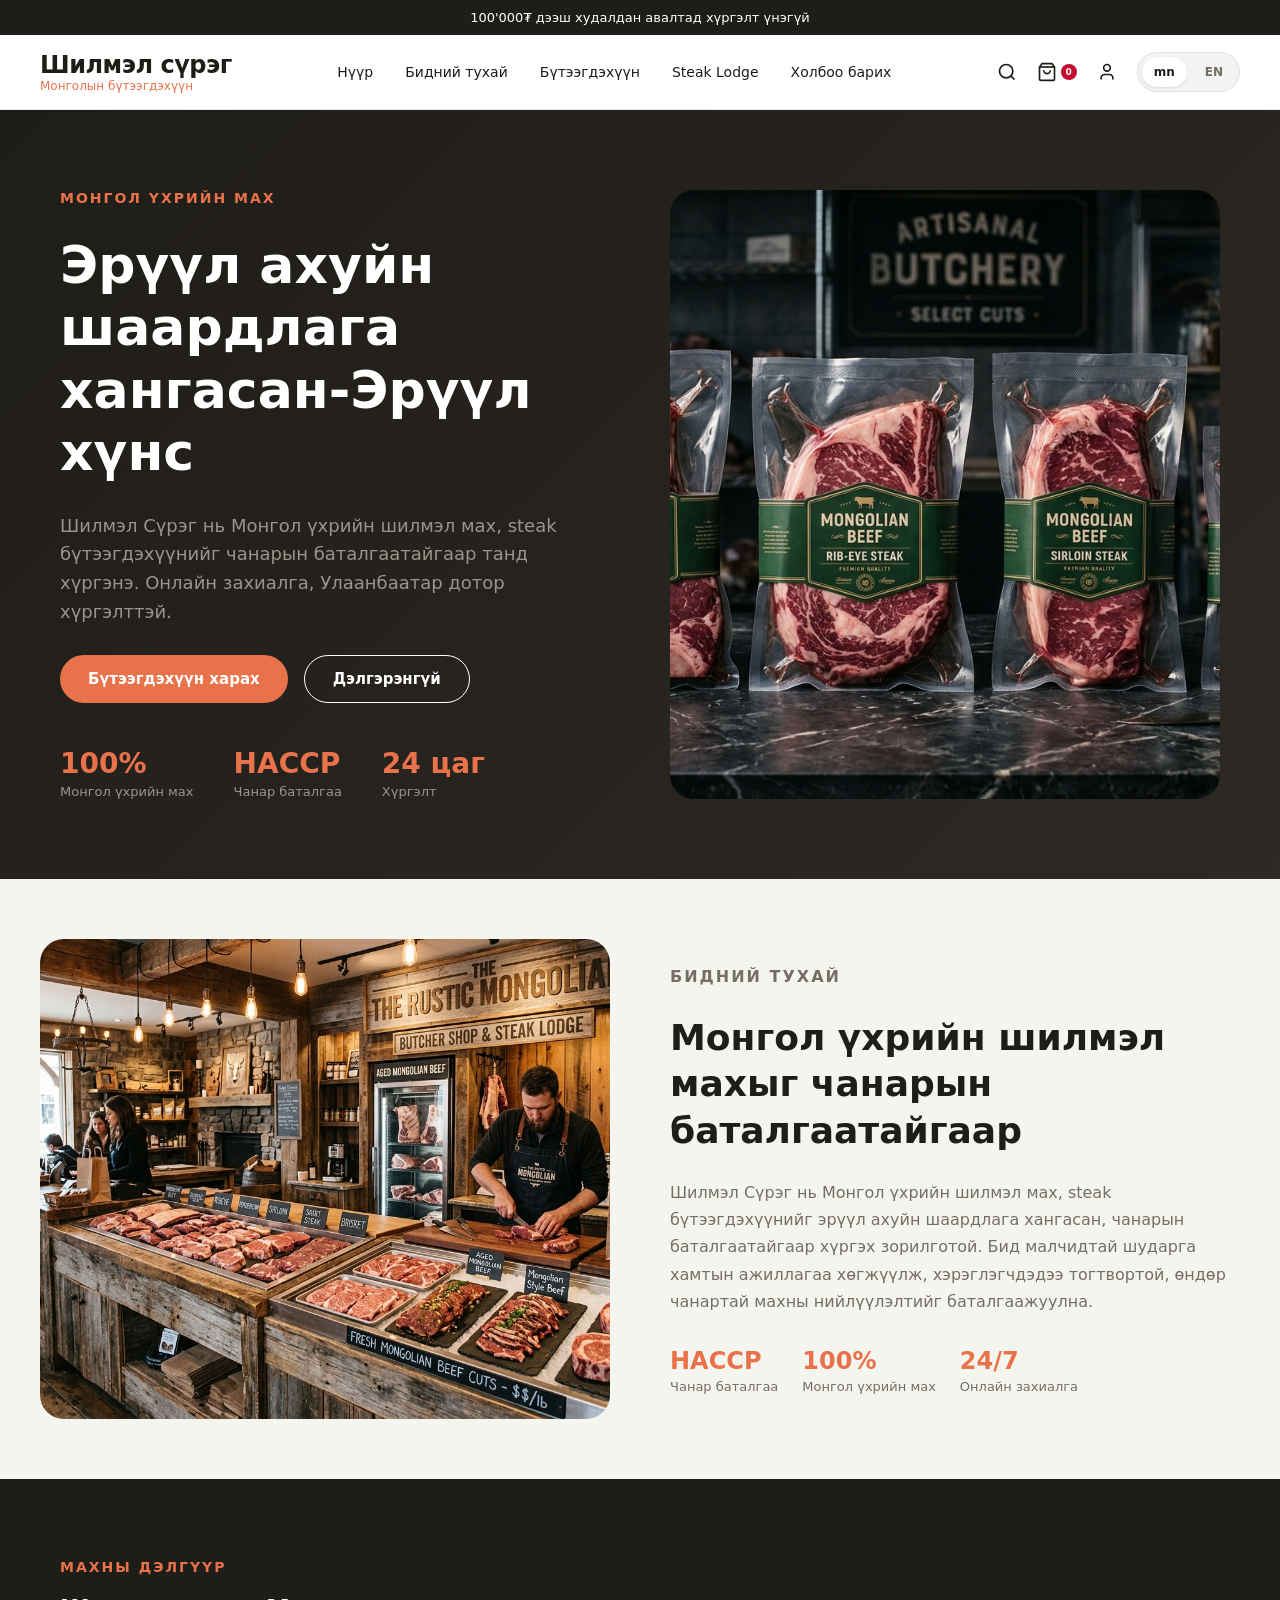
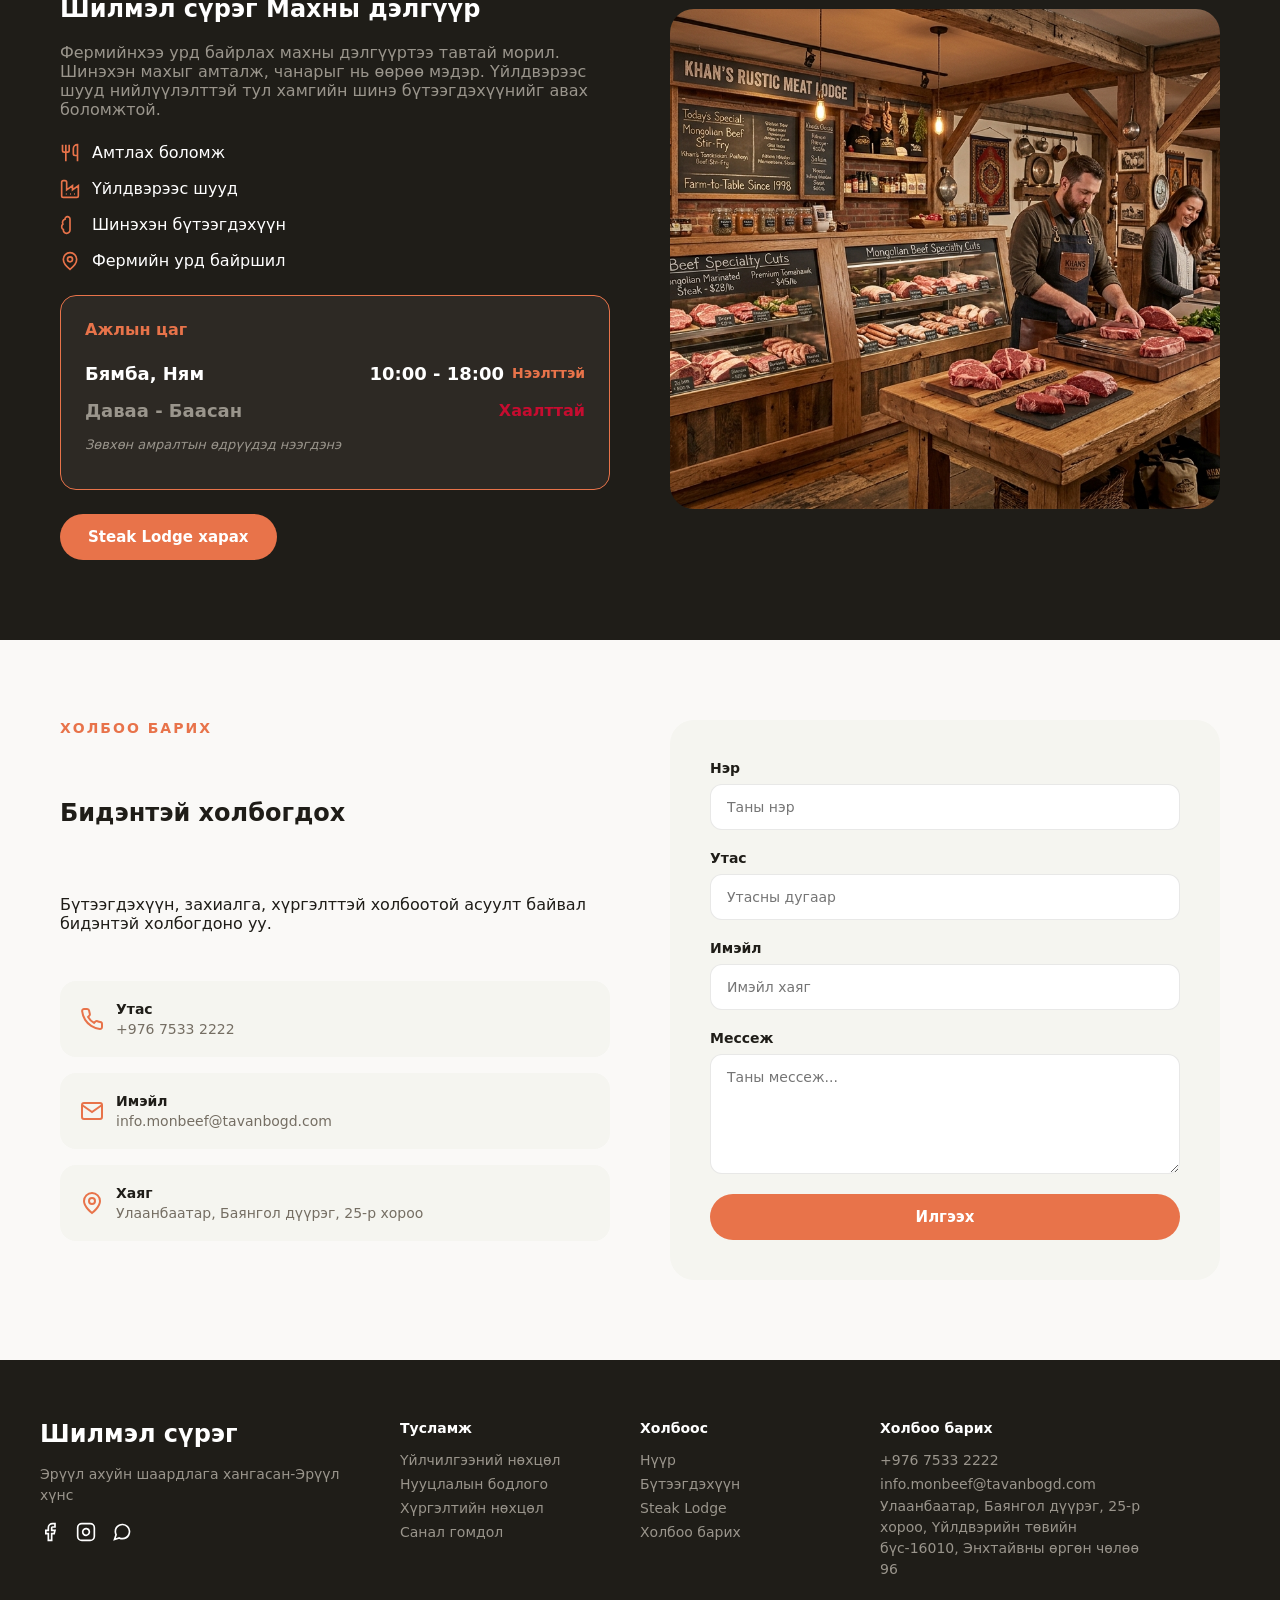
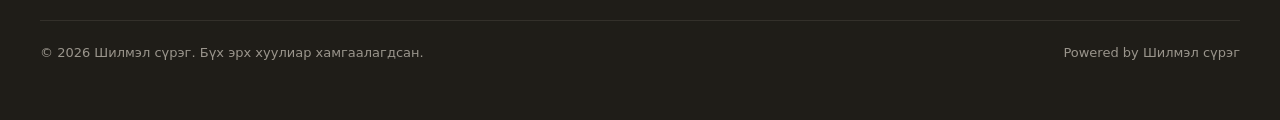
==== commit f926b6e6: "Create multi-page structure: index, products, steak-lodge. Remove restaurant, reorder sections." ====
--- a/index.html
+++ b/index.html
@@ -15,7 +15,7 @@
   <div class="page-shell">
     <!-- Header -->
     <header class="topbar">
-      <a class="brand" href="#home" aria-label="Шилмэл сүрэг home">
+      <a class="brand" href="index.html" aria-label="Шилмэл сүрэг home">
         <div class="brand-text">
           <strong>Шилмэл сүрэг</strong>
           <span>Монголын бүтээгдэхүүн</span>
@@ -23,12 +23,11 @@
       </a>
 
       <nav class="nav">
-        <a href="#home">Нүүр</a>
-        <a href="#about">Бидний тухай</a>
-        <a href="#products">Бүтээгдэхүүн</a>
-        <a href="#steak-lab">Стэйк лаб</a>
-        <a href="#recipes">Жор</a>
-        <a href="#restaurant">Ресторан</a>
+        <a href="index.html">Нүүр</a>
+        <a href="index.html#about">Бидний тухай</a>
+        <a href="products.html">Бүтээгдэхүүн</a>
+        <a href="steak-lodge.html">Steak Lodge</a>
+        <a href="index.html#contact">Холбоо барих</a>
       </nav>
 
       <div class="header-actions">
@@ -52,8 +51,8 @@
         <h1>Эрүүл ахуйн шаардлага хангасан-Эрүүл хүнс</h1>
         <p class="hero-lead">Шилмэл Сүрэг нь Монгол үхрийн шилмэл мах, steak бүтээгдэхүүнийг чанарын баталгаатайгаар танд хүргэнэ. Онлайн захиалга, Улаанбаатар дотор хүргэлттэй.</p>
         <div class="cta-row">
-          <a class="btn primary" href="#products">Бүтээгдэхүүн харах</a>
-          <a class="btn secondary" href="#about">Дэлгэрэнгүй</a>
+          <a class="btn primary" href="products.html">Бүтээгдэхүүн харах</a>
+          <a class="btn secondary" href="index.html#about">Дэлгэрэнгүй</a>
         </div>
         <div class="stats-row">
           <div class="stat-item"><strong>100%</strong><span>Монгол үхрийн мах</span></div>
@@ -63,282 +62,6 @@
       </div>
       <div class="hero-right">
         <img src="images/hero-beef.jpg" alt="Premium Mongolian Beef" class="hero-image" />
-      </div>
-    </section>
-
-    <!-- Online Ordering -->
-    <section id="online-order" class="section section-alt">
-      <div class="ordering-layout">
-        <!-- Filters Sidebar -->
-        <aside class="filters-sidebar">
-          <div class="filter-section">
-            <h4>ЭРЭМБЭЛЭХ</h4>
-            <div class="filter-option">
-              <div class="filter-option-left">
-                <svg class="filter-icon" viewBox="0 0 24 24" fill="none" stroke="currentColor" stroke-width="2"><polyline points="20 6 9 17 4 12"/></svg>
-                <span>Үнэ багаас их</span>
-              </div>
-            </div>
-            <div class="filter-option">
-              <div class="filter-option-left">
-                <svg class="filter-icon" viewBox="0 0 24 24" fill="none" stroke="currentColor" stroke-width="2"><circle cx="12" cy="12" r="10"/></svg>
-                <span>Үнэ ихээс бага</span>
-              </div>
-            </div>
-          </div>
-          <div class="divider"></div>
-          <div class="filter-section">
-            <h4>АНГИЛАЛ</h4>
-            <div class="filter-option">
-              <div class="filter-option-left">
-                <svg class="filter-icon" viewBox="0 0 24 24" fill="none" stroke="currentColor" stroke-width="2"><polyline points="20 6 9 17 4 12"/></svg>
-                <span>Цул мах</span>
-              </div>
-              <span class="filter-count">9</span>
-            </div>
-            <div class="filter-option">
-              <div class="filter-option-left">
-                <svg class="filter-icon" viewBox="0 0 24 24" fill="none" stroke="currentColor" stroke-width="2"><rect x="3" y="3" width="18" height="18" rx="2"/></svg>
-                <span>Стэйк</span>
-              </div>
-              <span class="filter-count">3</span>
-            </div>
-            <div class="filter-option">
-              <div class="filter-option-left">
-                <svg class="filter-icon" viewBox="0 0 24 24" fill="none" stroke="currentColor" stroke-width="2"><polyline points="20 6 9 17 4 12"/></svg>
-                <span>Багц бүтээгдэхүүн</span>
-              </div>
-              <span class="filter-count">1</span>
-            </div>
-            <div class="filter-option">
-              <div class="filter-option-left">
-                <svg class="filter-icon" viewBox="0 0 24 24" fill="none" stroke="currentColor" stroke-width="2"><rect x="3" y="3" width="18" height="18" rx="2"/></svg>
-                <span>Ястай мах</span>
-              </div>
-              <span class="filter-count">1</span>
-            </div>
-          </div>
-          <div class="divider"></div>
-          <div class="filter-section">
-            <h4>ЖИН</h4>
-            <div class="filter-option">
-              <div class="filter-option-left">
-                <svg class="filter-icon" viewBox="0 0 24 24" fill="none" stroke="currentColor" stroke-width="2"><polyline points="20 6 9 17 4 12"/></svg>
-                <span>500гр</span>
-              </div>
-              <span class="filter-count">4</span>
-            </div>
-            <div class="filter-option">
-              <div class="filter-option-left">
-                <svg class="filter-icon" viewBox="0 0 24 24" fill="none" stroke="currentColor" stroke-width="2"><rect x="3" y="3" width="18" height="18" rx="2"/></svg>
-                <span>800гр</span>
-              </div>
-              <span class="filter-count">1</span>
-            </div>
-            <div class="filter-option">
-              <div class="filter-option-left">
-                <svg class="filter-icon" viewBox="0 0 24 24" fill="none" stroke="currentColor" stroke-width="2"><polyline points="20 6 9 17 4 12"/></svg>
-                <span>1кг</span>
-              </div>
-              <span class="filter-count">4</span>
-            </div>
-            <div class="filter-option">
-              <div class="filter-option-left">
-                <svg class="filter-icon" viewBox="0 0 24 24" fill="none" stroke="currentColor" stroke-width="2"><rect x="3" y="3" width="18" height="18" rx="2"/></svg>
-                <span>3кг</span>
-              </div>
-              <span class="filter-count">4</span>
-            </div>
-            <div class="filter-option">
-              <div class="filter-option-left">
-                <svg class="filter-icon" viewBox="0 0 24 24" fill="none" stroke="currentColor" stroke-width="2"><rect x="3" y="3" width="18" height="18" rx="2"/></svg>
-                <span>5кг</span>
-              </div>
-              <span class="filter-count">1</span>
-            </div>
-            <div class="filter-option">
-              <div class="filter-option-left">
-                <svg class="filter-icon" viewBox="0 0 24 24" fill="none" stroke="currentColor" stroke-width="2"><rect x="3" y="3" width="18" height="18" rx="2"/></svg>
-                <span>L/400гр-450гр/</span>
-              </div>
-              <span class="filter-count">2</span>
-            </div>
-            <div class="filter-option">
-              <div class="filter-option-left">
-                <svg class="filter-icon" viewBox="0 0 24 24" fill="none" stroke="currentColor" stroke-width="2"><rect x="3" y="3" width="18" height="18" rx="2"/></svg>
-                <span>L/530гр-565гр/</span>
-              </div>
-              <span class="filter-count">1</span>
-            </div>
-          </div>
-        </aside>
-
-        <!-- Products Grid -->
-        <div class="products-area">
-          <div class="products-grid">
-            <article class="product-card">
-              <div class="product-image"><img src="images/product-1.jpg" alt="Хүүхдийн багц" /></div>
-              <div class="product-info">
-                <h4 class="product-name">ХҮҮХДИЙН БАГЦ</h4>
-                <span class="product-category">БАГЦ БҮТЭЭГДЭХҮҮН</span>
-                <span class="product-price">184,140₮</span>
-                <div class="product-weight-row">
-                  <span class="product-weight">9 бүтээгдэхүүн багтсан</span>
-                  <span class="product-unit-price">184,140₮</span>
-                </div>
-              </div>
-            </article>
-            <article class="product-card">
-              <div class="product-image"><img src="images/product-2.jpg" alt="Бантангийн мах" /></div>
-              <div class="product-info">
-                <h4 class="product-name">БАНТАНГИЙН МАХ</h4>
-                <span class="product-category">ЦУЛ МАХ</span>
-                <span class="product-price">23,540₮</span>
-                <div class="product-weight-row">
-                  <span class="product-weight">500гр</span>
-                  <span class="product-unit-price">23,540₮</span>
-                </div>
-              </div>
-            </article>
-            <article class="product-card">
-              <div class="product-image"><img src="images/product-3.jpg" alt="Нарийн мах" /></div>
-              <div class="product-info">
-                <h4 class="product-name">НАРИЙН МАХ</h4>
-                <span class="product-category">ЦУЛ МАХ</span>
-                <span class="product-price">23,210₮</span>
-                <div class="product-weight-row">
-                  <span class="product-weight">500гр</span>
-                  <span class="product-unit-price">23,210₮</span>
-                </div>
-              </div>
-            </article>
-            <article class="product-card">
-              <div class="product-image"><img src="images/product-4.jpg" alt="Гуляшны мах" /></div>
-              <div class="product-info">
-                <h4 class="product-name">ГҮЛЯАШНЫ МАХ</h4>
-                <span class="product-category">ЦУЛ МАХ</span>
-                <span class="product-price">23,540₮</span>
-                <div class="product-weight-row">
-                  <span class="product-weight">500гр</span>
-                  <span class="product-unit-price">3кг - 118,300₮</span>
-                </div>
-              </div>
-            </article>
-          </div>
-        </div>
-      </div>
-    </section>
-
-    <!-- Beef Body Map -->
-    <section id="products" class="section section-alt">
-      <div style="text-align: center; margin-bottom: 40px;">
-        <p class="section-label">БҮТЭЭГДЭХҮҮН</p>
-        <h2>Үхрийн биеийн хэсэг</h2>
-        <p class="section-lead" style="text-align: center; margin: 12px auto 0;">Хүссэн биеийн хэсгээ сонгоод, чанарын баталгаатай махыг захилаарай</p>
-      </div>
-      <div class="body-map-section">
-        <div class="body-map-image"><img src="images/body-map-section.jpg" alt="Үхрийн биеийн хэсэг" /></div>
-        <div class="categories-grid">
-          <div class="category-card"><h4>Толгойны мах</h4><p>Head meat</p></div>
-          <div class="category-card"><h4>Багц</h4><p>Set / Package</p></div>
-          <div class="category-card"><h4>Булчингийн мах</h4><p>Muscle meat</p></div>
-          <div class="category-card"><h4>Гэдэс</h4><p>Offal / Tripe</p></div>
-          <div class="category-card"><h4>Хааны мах</h4><p>King's meat</p></div>
-          <div class="category-card"><h4>Цээжний мах</h4><p>Chest meat</p></div>
-          <div class="category-card"><h4>Гуяны мах</h4><p>Thigh meat</p></div>
-          <div class="category-card"><h4>Дэлэн</h4><p>Rump</p></div>
-          <div class="category-card"><h4>Гол Нурууны мах</h4><p>Main back meat</p></div>
-          <div class="category-card"><h4>Нурууны мах</h4><p>Back meat</p></div>
-          <div class="category-card"><h4>Зооны мах</h4><p>Rib meat</p></div>
-        </div>
-      </div>
-    </section>
-
-    <!-- Featured Products -->
-    <section class="section">
-      <div class="section-header">
-        <div>
-          <p class="section-label">ОНЦЛОХ БҮТЭЭГДЭХҮҮН</p>
-          <h2>Шилмэл сонголт</h2>
-        </div>
-        <span class="view-all">Бүгдийг харах →</span>
-      </div>
-      <div class="products-grid">
-        <article class="product-card">
-          <div class="product-image"><img src="images/featured-1.jpg" alt="Булчингийн мах" /></div>
-          <div class="product-info">
-            <h4 class="product-name">Булчингийн мах</h4>
-            <span class="product-price">155,000₮/кг</span>
-          </div>
-        </article>
-        <article class="product-card">
-          <div class="product-image"><img src="images/featured-2.jpg" alt="Гуяны мах" /></div>
-          <div class="product-info">
-            <h4 class="product-name">Гуяны мах</h4>
-            <span class="product-price">142,000₮/кг</span>
-          </div>
-        </article>
-        <article class="product-card">
-          <div class="product-image"><img src="images/featured-3.jpg" alt="Зооны мах" /></div>
-          <div class="product-info">
-            <h4 class="product-name">Зооны мах</h4>
-            <span class="product-price">168,000₮/кг</span>
-          </div>
-        </article>
-        <article class="product-card">
-          <div class="product-image"><img src="images/featured-4.jpg" alt="Хааны мах" /></div>
-          <div class="product-info">
-            <h4 class="product-name">Хааны мах</h4>
-            <span class="product-price">185,000₮/кг</span>
-          </div>
-        </article>
-      </div>
-    </section>
-
-    <!-- Product Details -->
-    <section class="section section-alt">
-      <div style="text-align: center; margin-bottom: 40px;">
-        <p class="section-label">БҮТЭЭГДЭХҮҮНИЙ ДЭЛГЭРЭНГҮЙ</p>
-        <h2>Бидний бүтээгдэхүүн</h2>
-        <p class="section-lead" style="text-align: center; margin: 12px auto 0;">Монгол үхрийн шилмэл махыг биеийн хэсэг бүрээр ангилсан. Чанарын баталгаатай, HACCP стандартын дагуу бэлтгэгдсэн.</p>
-      </div>
-      <div class="detail-grid">
-        <article class="detail-card">
-          <div class="product-image"><img src="images/detail-1.jpg" alt="Булчингийн мах" /></div>
-          <div class="product-info">
-            <h4 class="product-name">Булчингийн мах</h4>
-            <span class="product-price">155,000₮/кг</span>
-            <p class="product-desc">Шилмэл булчингийн хэсгүүд. Grill, pan-sear, oven roast хийхэд тохиромжтой.</p>
-            <button class="btn">Захиалах</button>
-          </div>
-        </article>
-        <article class="detail-card">
-          <div class="product-image"><img src="images/detail-2.jpg" alt="Гуяны мах" /></div>
-          <div class="product-info">
-            <h4 class="product-name">Гуяны мах</h4>
-            <span class="product-price">142,000₮/кг</span>
-            <p class="product-desc">Гуяны шилмэл мах. Гэр бүлийн хоол, slow cook хийхэд тохиромжтой.</p>
-            <button class="btn">Захиалах</button>
-          </div>
-        </article>
-        <article class="detail-card">
-          <div class="product-image"><img src="images/detail-3.jpg" alt="Зооны мах" /></div>
-          <div class="product-info">
-            <h4 class="product-name">Зооны мах</h4>
-            <span class="product-price">168,000₮/кг</span>
-            <p class="product-desc">Зооны шилмэл хэсэг. Steak, BBQ хийхэд хамгийн тохиромжтой.</p>
-            <button class="btn">Захиалах</button>
-          </div>
-        </article>
-        <article class="detail-card">
-          <div class="product-image"><img src="images/detail-4.jpg" alt="Хааны мах" /></div>
-          <div class="product-info">
-            <h4 class="product-name">Хааны мах</h4>
-            <span class="product-price">185,000₮/кг</span>
-            <p class="product-desc">Хамгийн шилмэл хэсэг. Premium steak, тусгай зоогийн өргөн сонголт.</p>
-            <button class="btn">Захиалах</button>
-          </div>
-        </article>
       </div>
     </section>
 
@@ -359,37 +82,6 @@
       </div>
     </section>
 
-    <!-- Restaurant -->
-    <section id="restaurant" class="dark-section">
-      <div class="dark-grid">
-        <div>
-          <p class="section-label">РЕСТОРАН</p>
-          <h2>Шилмэл сүрэг ресторан</h2>
-          <p>Монгол үхрийн шилмэл махаар бэлтгэгдсэн тусгай меню. Гэр бүлийн хурал, бизнес уулзалт, тусгай арга хэмжээнд зориулсан тансаг орчин.</p>
-          <div class="dark-features">
-            <div class="dark-feature">
-              <svg class="dark-feature-icon" viewBox="0 0 24 24" fill="none" stroke="currentColor" stroke-width="2"><rect x="3" y="4" width="18" height="18" rx="2" ry="2"/><line x1="16" y1="2" x2="16" y2="6"/><line x1="8" y1="2" x2="8" y2="6"/><line x1="3" y1="10" x2="21" y2="10"/></svg>
-              <span>Урьдчилан захиалга</span>
-            </div>
-            <div class="dark-feature">
-              <svg class="dark-feature-icon" viewBox="0 0 24 24" fill="none" stroke="currentColor" stroke-width="2"><path d="M17 21v-2a4 4 0 0 0-4-4H5a4 4 0 0 0-4 4v2"/><circle cx="9" cy="7" r="4"/><path d="M23 21v-2a4 4 0 0 0-3-3.87"/><path d="M16 3.13a4 4 0 0 1 0 7.75"/></svg>
-              <span>Гэр бүлийн хурал</span>
-            </div>
-            <div class="dark-feature">
-              <svg class="dark-feature-icon" viewBox="0 0 24 24" fill="none" stroke="currentColor" stroke-width="2"><rect x="2" y="7" width="20" height="14" rx="2" ry="2"/><path d="M16 21V5a2 2 0 0 0-2-2h-4a2 2 0 0 0-2 2v16"/></svg>
-              <span>Бизнес уулзалт</span>
-            </div>
-            <div class="dark-feature">
-              <svg class="dark-feature-icon" viewBox="0 0 24 24" fill="none" stroke="currentColor" stroke-width="2"><path d="m12 3-1.912 5.813a2 2 0 0 1-1.275 1.275L3 12l5.813 1.912a2 2 0 0 1 1.275 1.275L12 21l1.912-5.813a2 2 0 0 1 1.275-1.275L21 12l-5.813-1.912a2 2 0 0 1-1.275-1.275L12 3Z"/></svg>
-              <span>Тусгай арга хэмжээ</span>
-            </div>
-          </div>
-          <a class="btn primary" href="#contact">Захиалга өгөх</a>
-        </div>
-        <div class="dark-image"><img src="images/restaurant-section.jpg" alt="Шилмэл сүрэг ресторан" /></div>
-      </div>
-    </section>
-
     <!-- Butchery Store -->
     <section class="dark-section">
       <div class="dark-grid">
@@ -430,7 +122,7 @@
             </div>
             <p class="timetable-note">Зөвхөн амралтын өдрүүдэд нээгдэнэ</p>
           </div>
-          <a class="btn primary" href="#contact" style="margin-top: 24px;">Байршил харах</a>
+          <a class="btn primary" href="steak-lodge.html" style="margin-top: 24px;">Steak Lodge харах</a>
         </div>
         <div class="dark-image"><img src="images/butchery-section.jpg" alt="Шилмэл сүрэг Махны дэлгүүр" /></div>
       </div>
@@ -510,10 +202,10 @@
         </div>
         <div class="footer-links">
           <h4>Холбоос</h4>
-          <a href="#home">Нүүр</a>
-          <a href="#products">Бүтээгдэхүүн</a>
-          <a href="#about">Бидний тухай</a>
-          <a href="#contact">Холбоо барих</a>
+          <a href="index.html">Нүүр</a>
+          <a href="products.html">Бүтээгдэхүүн</a>
+          <a href="steak-lodge.html">Steak Lodge</a>
+          <a href="index.html#contact">Холбоо барих</a>
         </div>
         <div class="footer-links">
           <h4>Холбоо барих</h4>
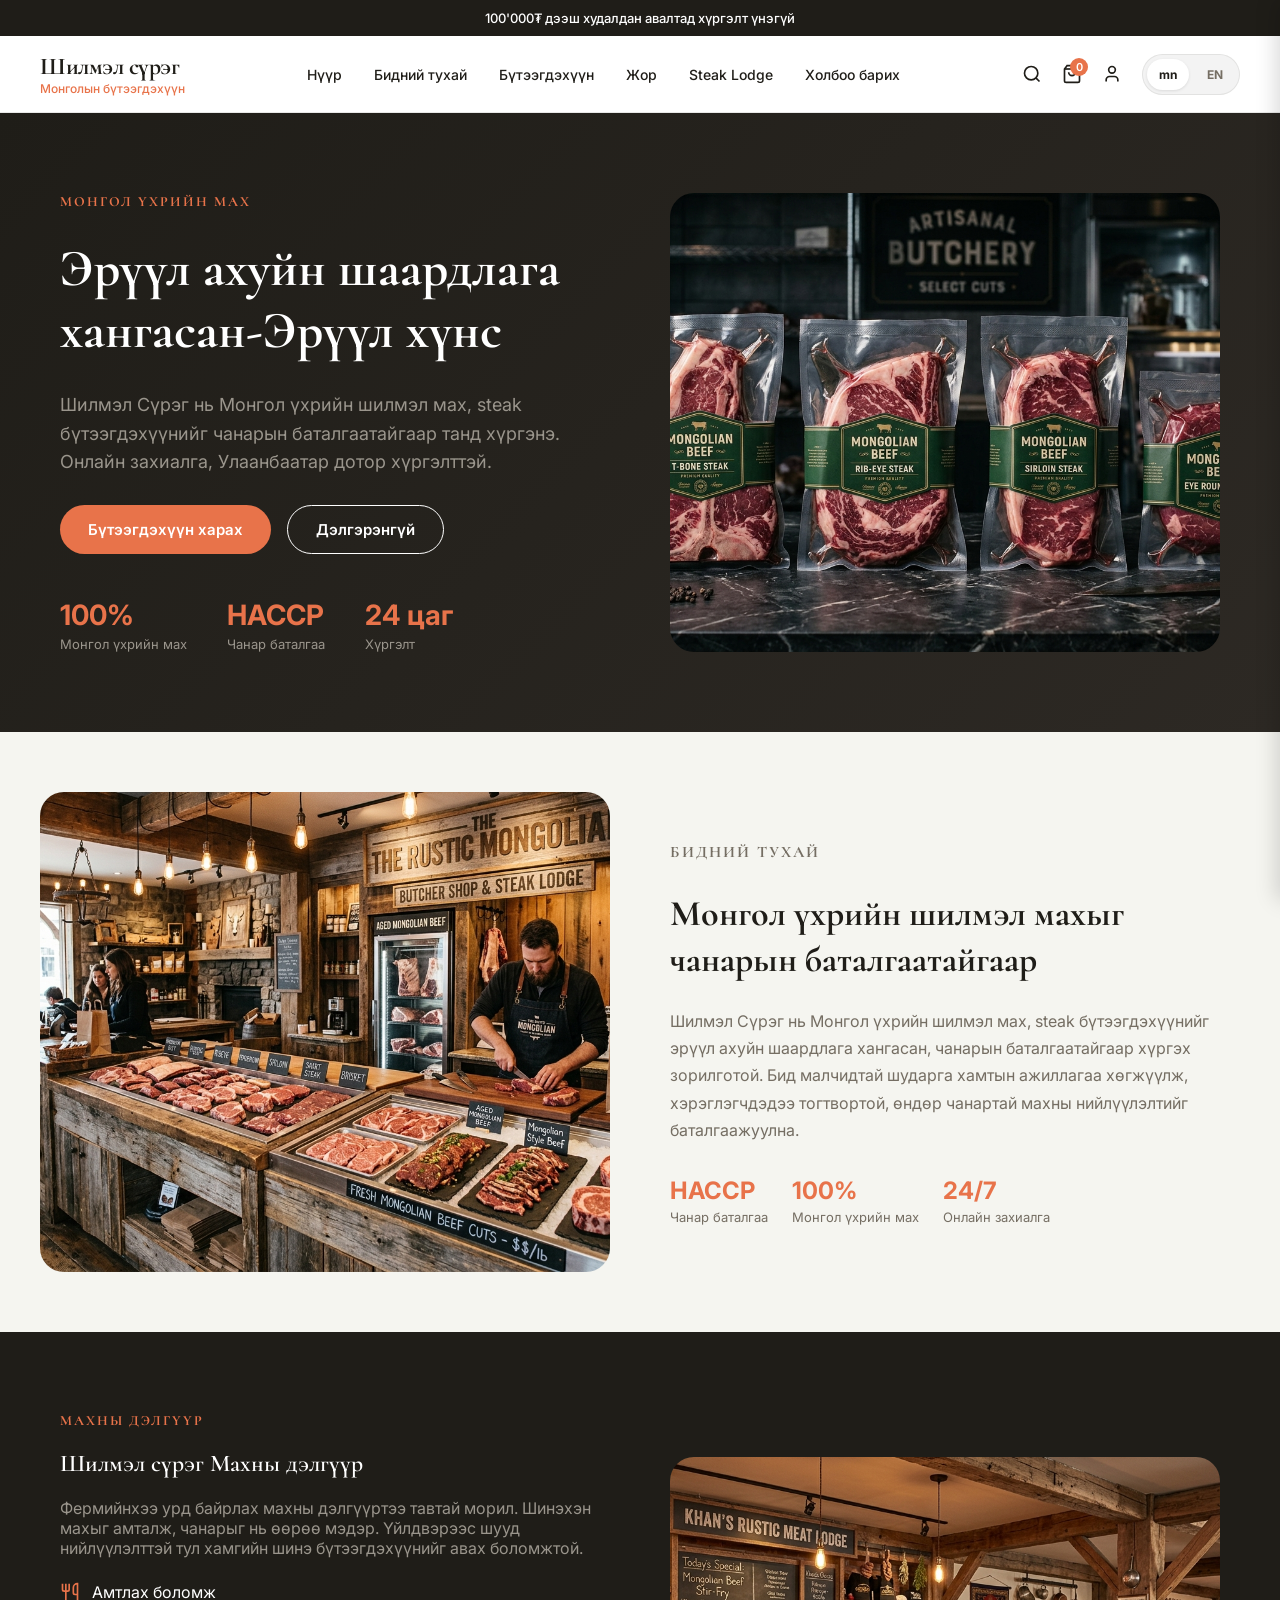
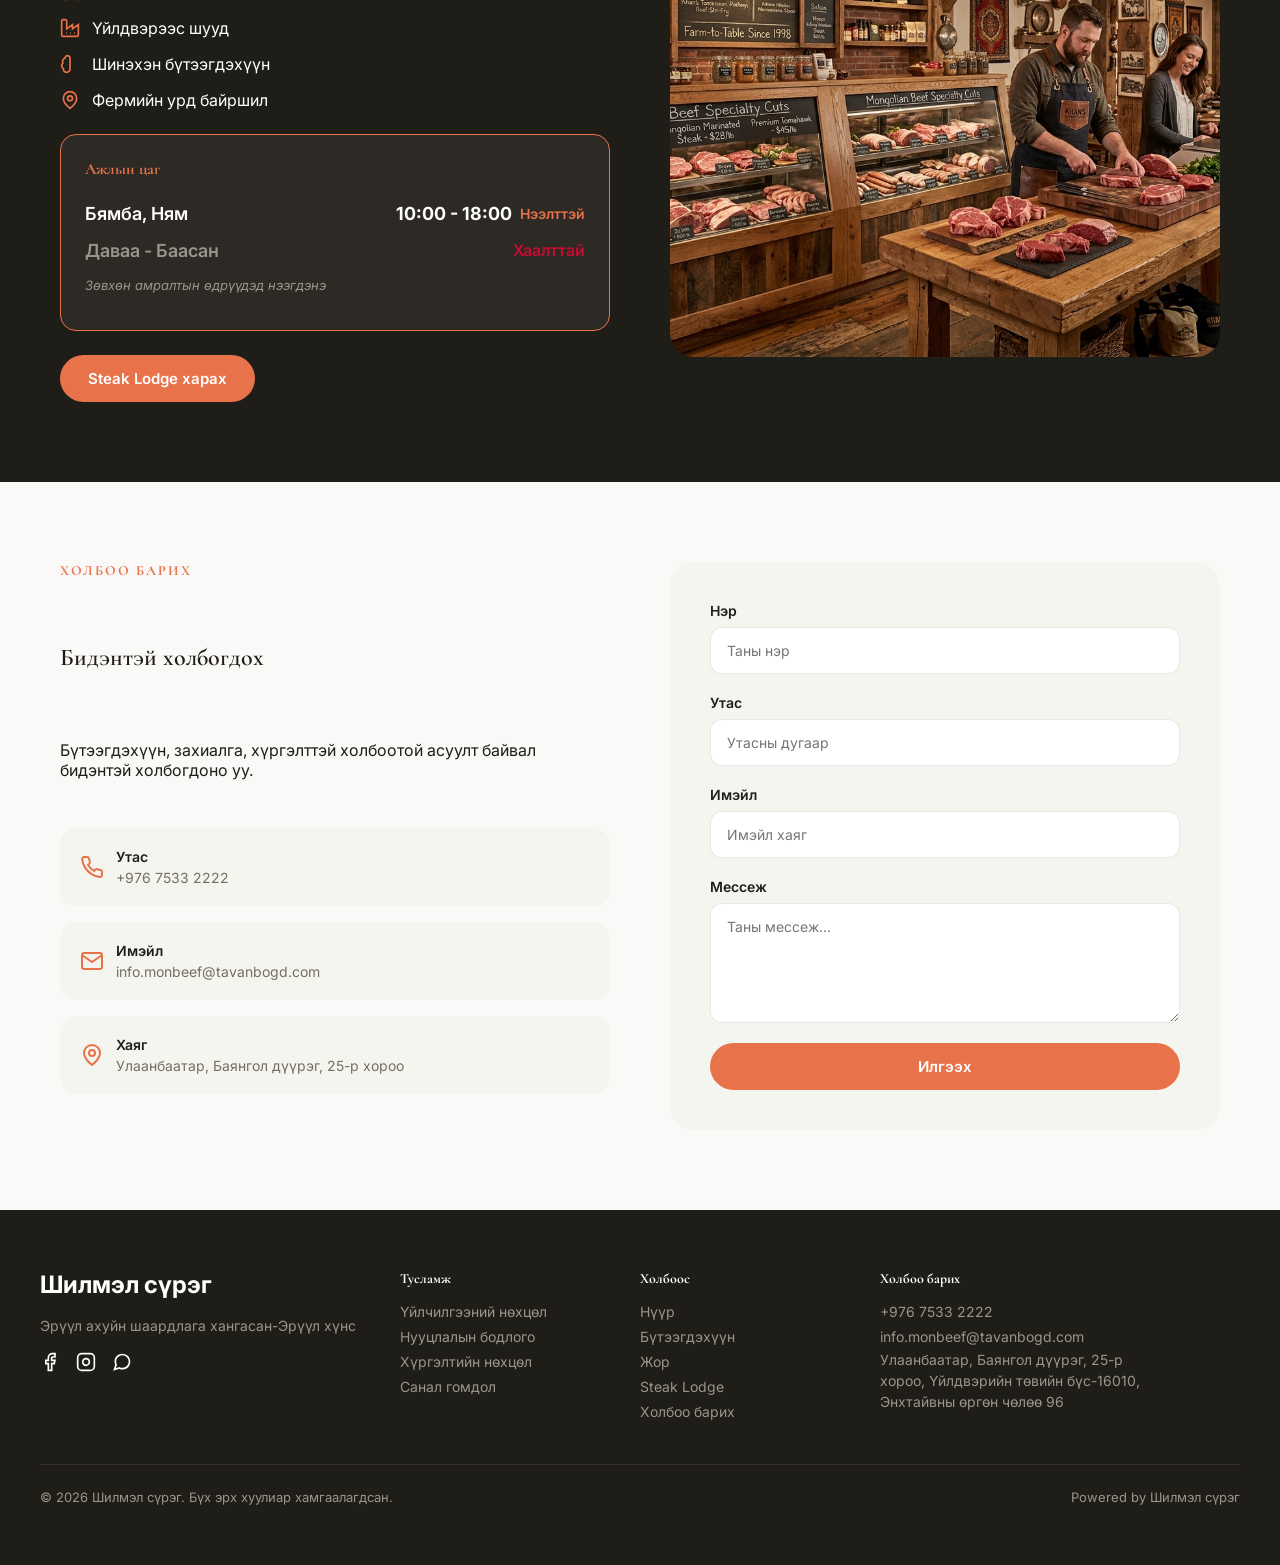
==== commit 903df8f3: "Add recipes page, cart functionality, Cormorant font, filter checkboxes, and logo support" ====
--- a/index.html
+++ b/index.html
@@ -16,6 +16,7 @@
     <!-- Header -->
     <header class="topbar">
       <a class="brand" href="index.html" aria-label="Шилмэл сүрэг home">
+        <img src="images/logo.png" alt="Шилмэл сүрэг лого" class="brand-logo" onerror="this.style.display='none'" />
         <div class="brand-text">
           <strong>Шилмэл сүрэг</strong>
           <span>Монголын бүтээгдэхүүн</span>
@@ -24,10 +25,11 @@
 
       <nav class="nav">
         <a href="index.html">Нүүр</a>
-        <a href="index.html#about">Бидний тухай</a>
+        <a href="#about">Бидний тухай</a>
         <a href="products.html">Бүтээгдэхүүн</a>
+        <a href="recipes.html">Жор</a>
         <a href="steak-lodge.html">Steak Lodge</a>
-        <a href="index.html#contact">Холбоо барих</a>
+        <a href="#contact">Холбоо барих</a>
       </nav>
 
       <div class="header-actions">
@@ -181,6 +183,26 @@
       </div>
     </section>
 
+    <!-- Cart Modal -->
+    <div class="cart-modal" id="cartModal">
+      <div class="cart-content">
+        <div class="cart-header">
+          <h3>Таны сагс</h3>
+          <button class="cart-close" id="cartClose">×</button>
+        </div>
+        <div class="cart-items" id="cartItems">
+          <p class="cart-empty">Сагс хоосон байна</p>
+        </div>
+        <div class="cart-footer">
+          <div class="cart-total">
+            <span>Нийт:</span>
+            <span class="cart-total-price" id="cartTotal">0₮</span>
+          </div>
+          <button class="btn btn-primary cart-checkout" id="checkoutBtn">Захиалах</button>
+        </div>
+      </div>
+    </div>
+
     <!-- Footer -->
     <footer class="footer">
       <div class="footer-grid">
@@ -204,6 +226,7 @@
           <h4>Холбоос</h4>
           <a href="index.html">Нүүр</a>
           <a href="products.html">Бүтээгдэхүүн</a>
+          <a href="recipes.html">Жор</a>
           <a href="steak-lodge.html">Steak Lodge</a>
           <a href="index.html#contact">Холбоо барих</a>
         </div>
--- a/styles.css
+++ b/styles.css
@@ -1,3 +1,5 @@
+@import url('https://fonts.googleapis.com/css2?family=Cormorant:wght@400;500;600;700&family=Inter:wght@400;500;600;700&display=swap');
+
 :root {
   --bg: #faf9f7;
   --panel: rgba(255, 255, 255, 0.92);
@@ -10,15 +12,33 @@
   --dark: #1f1d18;
   --shadow: 0 24px 60px rgba(31, 29, 24, 0.08);
   --radius: 20px;
+  --font-heading: 'Cormorant', Georgia, serif;
+  --font-body: 'Inter', ui-sans-serif, system-ui, sans-serif;
 }
 
 * { box-sizing: border-box; }
 html { scroll-behavior: smooth; }
 body {
   margin: 0;
-  font-family: Inter, ui-sans-serif, system-ui, -apple-system, BlinkMacSystemFont, "Segoe UI", sans-serif;
+  font-family: var(--font-body);
   color: var(--text);
   background: var(--bg);
+}
+
+h1, h2, h3, h4, .brand-text strong, .product-name, .section-label, .hero-label {
+  font-family: var(--font-heading);
+}
+
+h1 {
+  font-weight: 700;
+}
+
+h2 {
+  font-weight: 600;
+}
+
+h3, h4 {
+  font-weight: 600;
 }
 
 a { color: inherit; text-decoration: none; }
@@ -60,6 +80,13 @@
   gap: 8px;
 }
 
+.brand-logo {
+  width: 48px;
+  height: 48px;
+  object-fit: contain;
+  border-radius: 8px;
+}
+
 .brand-text {
   display: flex;
   flex-direction: column;
@@ -877,6 +904,242 @@
   align-items: center;
   font-size: 13px;
   color: #9a958c;
+}
+
+/* Cart Modal */
+.cart-modal {
+  position: fixed;
+  top: 0;
+  right: -400px;
+  width: 400px;
+  height: 100vh;
+  background: #fff;
+  box-shadow: -4px 0 20px rgba(0,0,0,0.15);
+  z-index: 100;
+  transition: right 0.3s ease;
+  display: flex;
+  flex-direction: column;
+}
+
+.cart-modal.open {
+  right: 0;
+}
+
+.cart-content {
+  display: flex;
+  flex-direction: column;
+  height: 100%;
+  padding: 24px;
+}
+
+.cart-header {
+  display: flex;
+  justify-content: space-between;
+  align-items: center;
+  margin-bottom: 24px;
+  padding-bottom: 16px;
+  border-bottom: 1px solid var(--line);
+}
+
+.cart-header h3 {
+  margin: 0;
+  font-size: 20px;
+}
+
+.cart-close {
+  background: none;
+  border: none;
+  font-size: 28px;
+  cursor: pointer;
+  color: var(--muted);
+  padding: 0;
+  width: 32px;
+  height: 32px;
+  display: flex;
+  align-items: center;
+  justify-content: center;
+}
+
+.cart-items {
+  flex: 1;
+  overflow-y: auto;
+}
+
+.cart-empty {
+  text-align: center;
+  color: var(--muted);
+  padding: 40px 0;
+}
+
+.cart-item {
+  display: flex;
+  flex-direction: column;
+  gap: 8px;
+  padding: 16px 0;
+  border-bottom: 1px solid var(--line);
+}
+
+.cart-item-info {
+  display: flex;
+  flex-direction: column;
+  gap: 4px;
+}
+
+.cart-item-name {
+  font-weight: 600;
+  font-size: 15px;
+}
+
+.cart-item-weight {
+  font-size: 13px;
+  color: var(--muted);
+}
+
+.cart-item-controls {
+  display: flex;
+  align-items: center;
+  gap: 12px;
+}
+
+.qty-btn {
+  width: 28px;
+  height: 28px;
+  border: 1px solid var(--line);
+  background: #fff;
+  border-radius: 6px;
+  cursor: pointer;
+  font-size: 16px;
+  display: flex;
+  align-items: center;
+  justify-content: center;
+}
+
+.qty-btn:hover {
+  background: var(--bg);
+}
+
+.cart-item-qty {
+  font-weight: 600;
+  min-width: 20px;
+  text-align: center;
+}
+
+.cart-item-price {
+  margin-left: auto;
+  font-weight: 600;
+  color: var(--orange);
+}
+
+.cart-footer {
+  border-top: 1px solid var(--line);
+  padding-top: 16px;
+  margin-top: 16px;
+}
+
+.cart-total {
+  display: flex;
+  justify-content: space-between;
+  align-items: center;
+  margin-bottom: 16px;
+  font-size: 18px;
+}
+
+.cart-total-price {
+  font-weight: 700;
+  color: var(--orange);
+}
+
+.cart-checkout {
+  width: 100%;
+  padding: 14px;
+  font-size: 16px;
+}
+
+/* Filter Checkboxes */
+.filter-option {
+  display: flex;
+  align-items: center;
+  gap: 10px;
+  padding: 8px 0;
+  cursor: pointer;
+  font-size: 14px;
+  position: relative;
+}
+
+.filter-option input[type="checkbox"],
+.filter-option input[type="radio"] {
+  position: absolute;
+  opacity: 0;
+  cursor: pointer;
+}
+
+.checkmark {
+  width: 18px;
+  height: 18px;
+  border: 2px solid var(--line);
+  border-radius: 4px;
+  display: flex;
+  align-items: center;
+  justify-content: center;
+  transition: all 0.2s;
+  flex-shrink: 0;
+}
+
+.filter-option input[type="radio"] ~ .checkmark {
+  border-radius: 50%;
+}
+
+.filter-option input:checked ~ .checkmark {
+  background: var(--orange);
+  border-color: var(--orange);
+}
+
+.filter-option input:checked ~ .checkmark::after {
+  content: '';
+  width: 5px;
+  height: 8px;
+  border: solid white;
+  border-width: 0 2px 2px 0;
+  transform: rotate(45deg);
+}
+
+.btn-add-cart {
+  margin-top: 12px;
+  width: 100%;
+  padding: 10px;
+  font-size: 14px;
+  background: var(--orange);
+  color: #fff;
+  border: none;
+  border-radius: 8px;
+  cursor: pointer;
+  transition: background 0.2s;
+}
+
+.btn-add-cart:hover {
+  background: var(--orange-deep);
+}
+
+/* Cart Button */
+.cart-btn {
+  position: relative;
+  cursor: pointer;
+}
+
+.cart-badge {
+  position: absolute;
+  top: -6px;
+  right: -6px;
+  background: var(--orange);
+  color: #fff;
+  font-size: 11px;
+  font-weight: 600;
+  width: 18px;
+  height: 18px;
+  border-radius: 50%;
+  display: flex;
+  align-items: center;
+  justify-content: center;
 }
 
 /* Responsive */
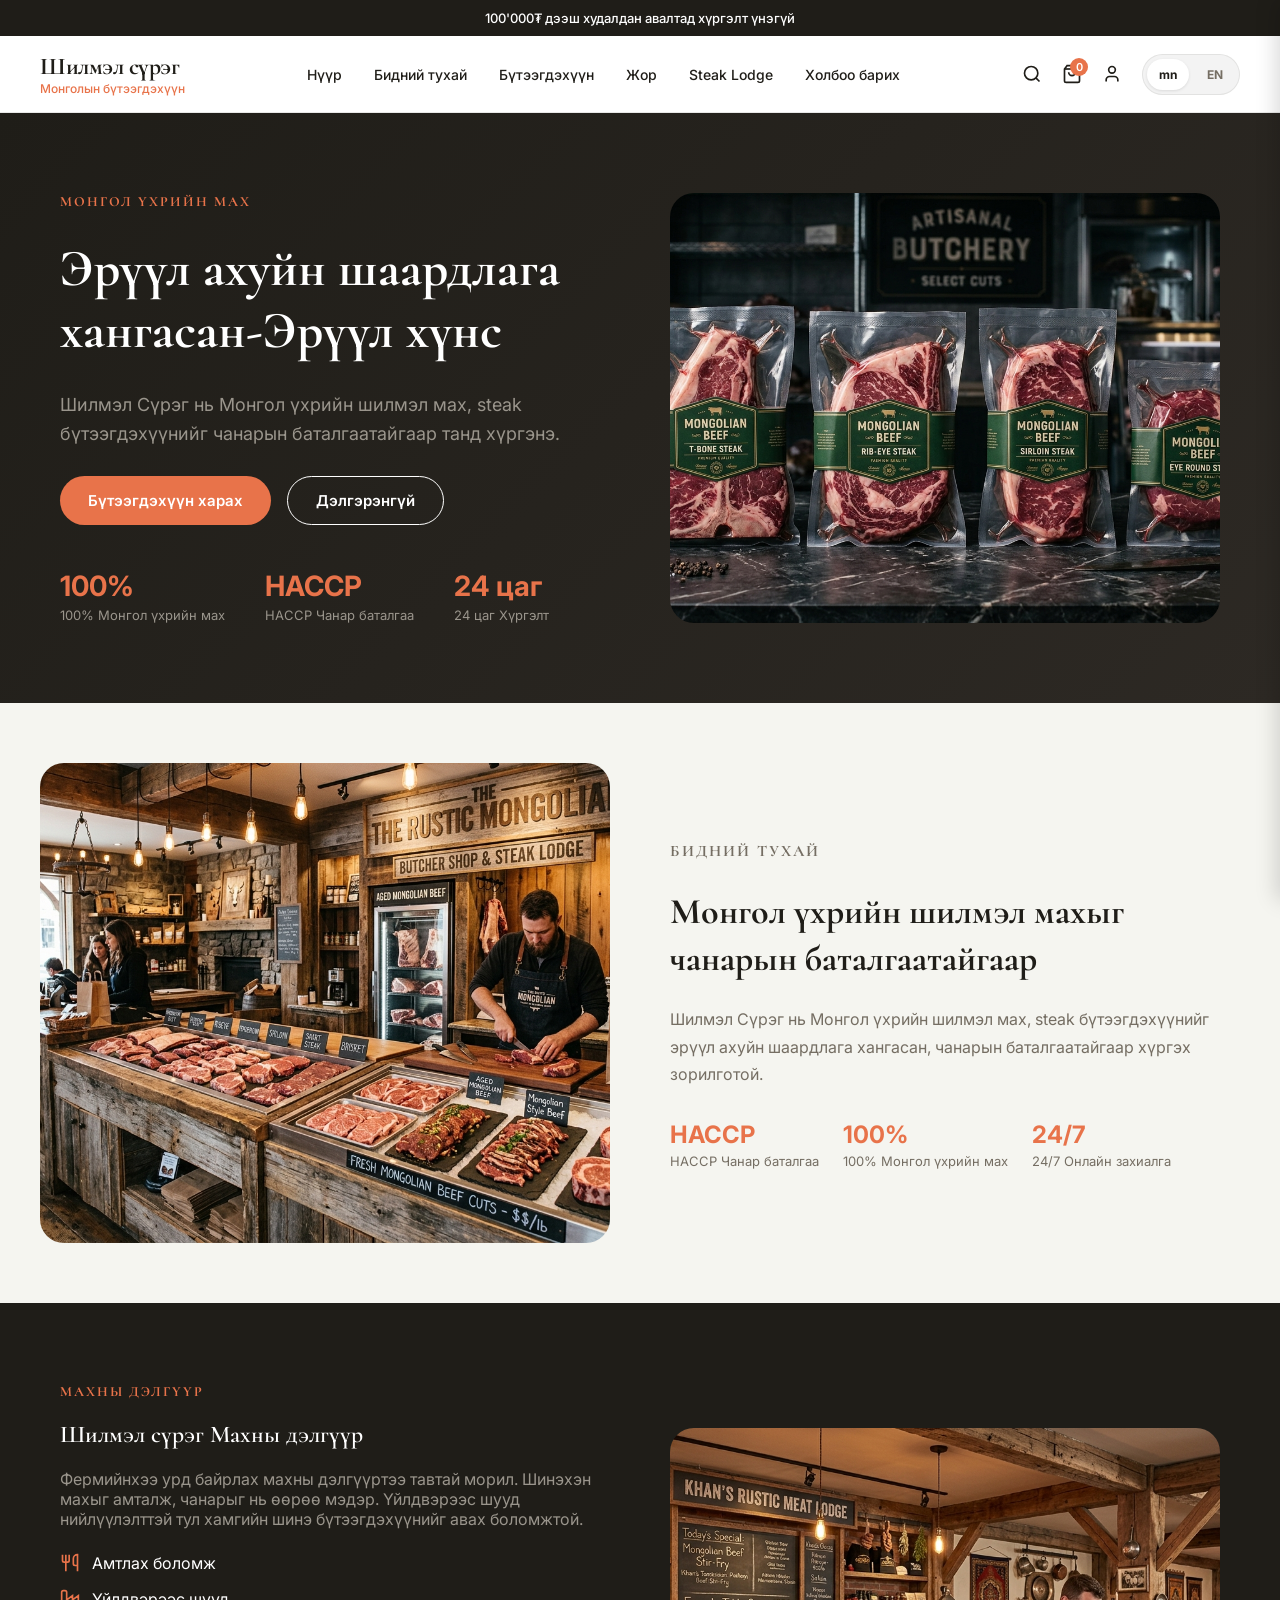
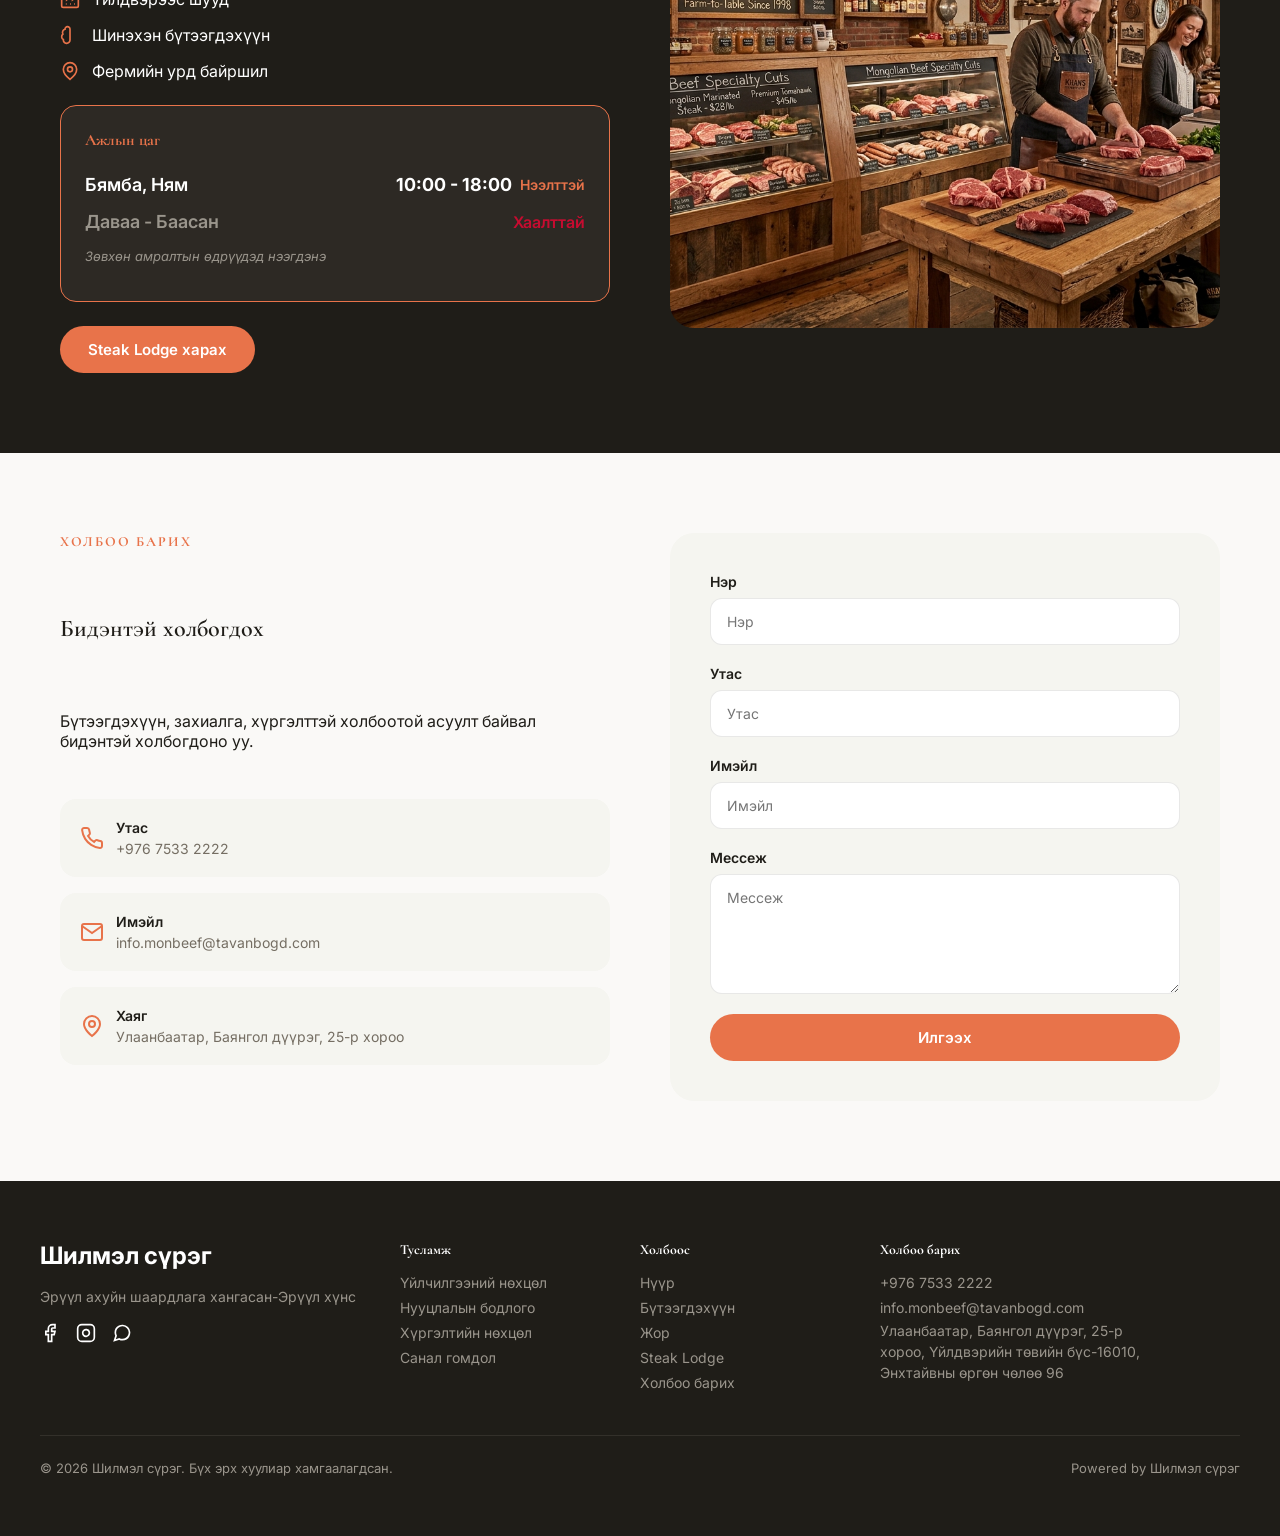
==== commit 44043e27: "Add recipe images, language switching system with EN/MN translations" ====
--- a/index.html
+++ b/index.html
@@ -10,7 +10,7 @@
 </head>
 <body>
   <!-- Top Banner -->
-  <div class="top-banner">100'000₮ дээш худалдан авалтад хүргэлт үнэгүй</div>
+  <div class="top-banner" data-translate="banner.shipping">100'000₮ дээш худалдан авалтад хүргэлт үнэгүй</div>
 
   <div class="page-shell">
     <!-- Header -->
@@ -24,12 +24,12 @@
       </a>
 
       <nav class="nav">
-        <a href="index.html">Нүүр</a>
-        <a href="#about">Бидний тухай</a>
-        <a href="products.html">Бүтээгдэхүүн</a>
-        <a href="recipes.html">Жор</a>
-        <a href="steak-lodge.html">Steak Lodge</a>
-        <a href="#contact">Холбоо барих</a>
+        <a href="index.html" data-translate="nav.home">Нүүр</a>
+        <a href="#about" data-translate="nav.about">Бидний тухай</a>
+        <a href="products.html" data-translate="nav.products">Бүтээгдэхүүн</a>
+        <a href="recipes.html" data-translate="nav.recipes">Жор</a>
+        <a href="steak-lodge.html" data-translate="nav.steaklodge">Steak Lodge</a>
+        <a href="#contact" data-translate="nav.contact">Холбоо барих</a>
       </nav>
 
       <div class="header-actions">
@@ -50,16 +50,16 @@
     <section id="home" class="hero">
       <div class="hero-left">
         <div class="hero-label">МОНГОЛ ҮХРИЙН МАХ</div>
-        <h1>Эрүүл ахуйн шаардлага хангасан-Эрүүл хүнс</h1>
-        <p class="hero-lead">Шилмэл Сүрэг нь Монгол үхрийн шилмэл мах, steak бүтээгдэхүүнийг чанарын баталгаатайгаар танд хүргэнэ. Онлайн захиалга, Улаанбаатар дотор хүргэлттэй.</p>
+        <h1 data-translate="hero.title">Эрүүл ахуйн шаардлага хангасан-Эрүүл хүнс</h1>
+        <p class="hero-lead" data-translate="hero.subtitle">Шилмэл Сүрэг нь Монгол үхрийн шилмэл мах, steak бүтээгдэхүүнийг чанарын баталгаатайгаар танд хүргэнэ. Онлайн захиалга, Улаанбаатар дотор хүргэлттэй.</p>
         <div class="cta-row">
-          <a class="btn primary" href="products.html">Бүтээгдэхүүн харах</a>
-          <a class="btn secondary" href="index.html#about">Дэлгэрэнгүй</a>
+          <a class="btn primary" href="products.html" data-translate="hero.cta.products">Бүтээгдэхүүн харах</a>
+          <a class="btn secondary" href="index.html#about" data-translate="hero.cta.about">Дэлгэрэнгүй</a>
         </div>
         <div class="stats-row">
-          <div class="stat-item"><strong>100%</strong><span>Монгол үхрийн мах</span></div>
-          <div class="stat-item"><strong>HACCP</strong><span>Чанар баталгаа</span></div>
-          <div class="stat-item"><strong>24 цаг</strong><span>Хүргэлт</span></div>
+          <div class="stat-item"><strong>100%</strong><span data-translate="hero.stat.organic">Монгол үхрийн мах</span></div>
+          <div class="stat-item"><strong>HACCP</strong><span data-translate="hero.stat.haccp">Чанар баталгаа</span></div>
+          <div class="stat-item"><strong>24 цаг</strong><span data-translate="hero.stat.delivery">Хүргэлт</span></div>
         </div>
       </div>
       <div class="hero-right">
@@ -72,13 +72,13 @@
       <div class="about-grid">
         <div class="about-image"><img src="images/about-section.jpg" alt="Бидний тухай" /></div>
         <div class="about-content">
-          <p class="section-label">БИДНИЙ ТУХАЙ</p>
-          <h2>Монгол үхрийн шилмэл махыг чанарын баталгаатайгаар</h2>
-          <p>Шилмэл Сүрэг нь Монгол үхрийн шилмэл мах, steak бүтээгдэхүүнийг эрүүл ахуйн шаардлага хангасан, чанарын баталгаатайгаар хүргэх зорилготой. Бид малчидтай шударга хамтын ажиллагаа хөгжүүлж, хэрэглэгчдэдээ тогтвортой, өндөр чанартай махны нийлүүлэлтийг баталгаажуулна.</p>
+          <p class="section-label" data-translate="about.label">БИДНИЙ ТУХАЙ</p>
+          <h2 data-translate="about.title">Монгол үхрийн шилмэл махыг чанарын баталгаатайгаар</h2>
+          <p data-translate="about.desc">Шилмэл Сүрэг нь Монгол үхрийн шилмэл мах, steak бүтээгдэхүүнийг эрүүл ахуйн шаардлага хангасан, чанарын баталгаатайгаар хүргэх зорилготой. Бид малчидтай шударга хамтын ажиллагаа хөгжүүлж, хэрэглэгчдэдээ тогтвортой, өндөр чанартай махны нийлүүлэлтийг баталгаажуулна.</p>
           <div class="features-row">
-            <div class="feature-item"><strong>HACCP</strong><span>Чанар баталгаа</span></div>
-            <div class="feature-item"><strong>100%</strong><span>Монгол үхрийн мах</span></div>
-            <div class="feature-item"><strong>24/7</strong><span>Онлайн захиалга</span></div>
+            <div class="feature-item"><strong>HACCP</strong><span data-translate="about.feature.haccp">Чанар баталгаа</span></div>
+            <div class="feature-item"><strong>100%</strong><span data-translate="about.feature.organic">Монгол үхрийн мах</span></div>
+            <div class="feature-item"><strong>24/7</strong><span data-translate="about.feature.online">Онлайн захиалга</span></div>
           </div>
         </div>
       </div>
@@ -88,8 +88,8 @@
     <section class="dark-section">
       <div class="dark-grid">
         <div>
-          <p class="section-label">МАХНЫ ДЭЛГҮҮР</p>
-          <h2>Шилмэл сүрэг Махны дэлгүүр</h2>
+          <p class="section-label" data-translate="butchery.label">МАХНЫ ДЭЛГҮҮР</p>
+          <h2 data-translate="butchery.title">Шилмэл сүрэг Махны дэлгүүр</h2>
           <p>Фермийнхээ урд байрлах махны дэлгүүртээ тавтай морил. Шинэхэн махыг амталж, чанарыг нь өөрөө мэдэр. Үйлдвэрээс шууд нийлүүлэлттэй тул хамгийн шинэ бүтээгдэхүүнийг авах боломжтой.</p>
           <div class="dark-features">
             <div class="dark-feature">
@@ -110,51 +110,71 @@
             </div>
           </div>
           <div class="timetable">
-            <h4>Ажлын цаг</h4>
+            <h4 data-translate="butchery.hours">Ажлын цаг</h4>
             <div class="timetable-row">
-              <span class="timetable-day">Бямба, Ням</span>
+              <span class="timetable-day" data-translate="butchery.sat">Бямба, Ням</span>
               <div style="display: flex; gap: 8px; align-items: center;">
                 <span class="timetable-hours">10:00 - 18:00</span>
-                <span class="timetable-status-open">Нээлттэй</span>
+                <span class="timetable-status-open" data-translate="butchery.open">Нээлттэй</span>
               </div>
             </div>
             <div class="timetable-row">
-              <span class="timetable-day" style="color: #9a958c;">Даваа - Баасан</span>
-              <span class="timetable-status-closed">Хаалттай</span>
-            </div>
-            <p class="timetable-note">Зөвхөн амралтын өдрүүдэд нээгдэнэ</p>
+              <span class="timetable-day" style="color: #9a958c;" data-translate="butchery.weekdays">Даваа - Баасан</span>
+              <span class="timetable-status-closed" data-translate="butchery.closed">Хаалттай</span>
+            </div>
+            <p class="timetable-note" data-translate="butchery.note">Зөвхөн амралтын өдрүүдэд нээгдэнэ</p>
           </div>
           <a class="btn primary" href="steak-lodge.html" style="margin-top: 24px;">Steak Lodge харах</a>
         </div>
         <div class="dark-image"><img src="images/butchery-section.jpg" alt="Шилмэл сүрэг Махны дэлгүүр" /></div>
       </div>
     </section>
+
+    <!-- Cart Modal -->
+    <div class="cart-modal" id="cartModal">
+      <div class="cart-content">
+        <div class="cart-header">
+          <h3 data-translate="cart.title">Таны сагс</h3>
+          <button class="cart-close" id="cartClose">×</button>
+        </div>
+        <div class="cart-items" id="cartItems">
+          <p class="cart-empty" data-translate="cart.empty">Сагс хоосон байна</p>
+        </div>
+        <div class="cart-footer">
+          <div class="cart-total">
+            <span data-translate="cart.total">Нийт:</span>
+            <span class="cart-total-price" id="cartTotal">0₮</span>
+          </div>
+          <button class="btn btn-primary cart-checkout" id="checkoutBtn" data-translate="cart.checkout">Захиалах</button>
+        </div>
+      </div>
+    </div>
 
     <!-- Contact -->
     <section id="contact" class="contact-grid">
       <div class="contact-left">
-        <p class="section-label">ХОЛБОО БАРИХ</p>
-        <h2>Бидэнтэй холбогдох</h2>
-        <p>Бүтээгдэхүүн, захиалга, хүргэлттэй холбоотой асуулт байвал бидэнтэй холбогдоно уу.</p>
+        <p class="section-label" data-translate="contact.label">ХОЛБОО БАРИХ</p>
+        <h2 data-translate="contact.title">Бидэнтэй холбогдох</h2>
+        <p data-translate="contact.desc">Бүтээгдэхүүн, захиалга, хүргэлттэй холбоотой асуулт байвал бидэнтэй холбогдоно уу.</p>
         <div class="contact-cards">
           <div class="contact-card">
             <svg class="contact-card-icon" viewBox="0 0 24 24" fill="none" stroke="currentColor" stroke-width="2"><path d="M22 16.92v3a2 2 0 0 1-2.18 2 19.79 19.79 0 0 1-8.63-3.07 19.5 19.5 0 0 1-6-6 19.79 19.79 0 0 1-3.07-8.67A2 2 0 0 1 4.11 2h3a2 2 0 0 1 2 1.72 12.84 12.84 0 0 0 .7 2.81 2 2 0 0 1-.45 2.11L8.09 9.91a16 16 0 0 0 6 6l1.27-1.27a2 2 0 0 1 2.11-.45 12.84 12.84 0 0 0 2.81.7A2 2 0 0 1 22 16.92z"/></svg>
             <div class="contact-card-info">
-              <strong>Утас</strong>
+              <strong data-translate="contact.phone">Утас</strong>
               <span>+976 7533 2222</span>
             </div>
           </div>
           <div class="contact-card">
             <svg class="contact-card-icon" viewBox="0 0 24 24" fill="none" stroke="currentColor" stroke-width="2"><path d="M4 4h16c1.1 0 2 .9 2 2v12c0 1.1-.9 2-2 2H4c-1.1 0-2-.9-2-2V6c0-1.1.9-2 2-2z"/><polyline points="22,6 12,13 2,6"/></svg>
             <div class="contact-card-info">
-              <strong>Имэйл</strong>
+              <strong data-translate="contact.email">Имэйл</strong>
               <span>info.monbeef@tavanbogd.com</span>
             </div>
           </div>
           <div class="contact-card">
             <svg class="contact-card-icon" viewBox="0 0 24 24" fill="none" stroke="currentColor" stroke-width="2"><path d="M20 10c0 6-8 12-8 12s-8-6-8-12a8 8 0 0 1 16 0Z"/><circle cx="12" cy="10" r="3"/></svg>
             <div class="contact-card-info">
-              <strong>Хаяг</strong>
+              <strong data-translate="contact.address">Хаяг</strong>
               <span>Улаанбаатар, Баянгол дүүрэг, 25-р хороо</span>
             </div>
           </div>
@@ -163,45 +183,25 @@
       <div class="contact-right">
         <form class="form-container" onsubmit="return false;">
           <div class="form-field">
-            <label>Нэр</label>
-            <input type="text" name="name" placeholder="Таны нэр" />
-          </div>
-          <div class="form-field">
-            <label>Утас</label>
-            <input type="tel" name="phone" placeholder="Утасны дугаар" />
-          </div>
-          <div class="form-field">
-            <label>Имэйл</label>
-            <input type="email" name="email" placeholder="Имэйл хаяг" />
-          </div>
-          <div class="form-field">
-            <label>Мессеж</label>
-            <textarea name="message" rows="4" placeholder="Таны мессеж..."></textarea>
-          </div>
-          <button class="btn primary" type="submit">Илгээх</button>
+            <label data-translate="contact.form.name">Нэр</label>
+            <input type="text" name="name" placeholder="Таны нэр" data-translate-placeholder="contact.form.name" />
+          </div>
+          <div class="form-field">
+            <label data-translate="contact.form.phone">Утас</label>
+            <input type="tel" name="phone" placeholder="Утасны дугаар" data-translate-placeholder="contact.form.phone" />
+          </div>
+          <div class="form-field">
+            <label data-translate="contact.form.email">Имэйл</label>
+            <input type="email" name="email" placeholder="Имэйл хаяг" data-translate-placeholder="contact.form.email" />
+          </div>
+          <div class="form-field">
+            <label data-translate="contact.form.message">Мессеж</label>
+            <textarea name="message" rows="4" placeholder="Таны мессеж..." data-translate-placeholder="contact.form.message"></textarea>
+          </div>
+          <button class="btn primary" type="submit" data-translate="contact.form.submit">Илгээх</button>
         </form>
       </div>
     </section>
-
-    <!-- Cart Modal -->
-    <div class="cart-modal" id="cartModal">
-      <div class="cart-content">
-        <div class="cart-header">
-          <h3>Таны сагс</h3>
-          <button class="cart-close" id="cartClose">×</button>
-        </div>
-        <div class="cart-items" id="cartItems">
-          <p class="cart-empty">Сагс хоосон байна</p>
-        </div>
-        <div class="cart-footer">
-          <div class="cart-total">
-            <span>Нийт:</span>
-            <span class="cart-total-price" id="cartTotal">0₮</span>
-          </div>
-          <button class="btn btn-primary cart-checkout" id="checkoutBtn">Захиалах</button>
-        </div>
-      </div>
-    </div>
 
     <!-- Footer -->
     <footer class="footer">
@@ -216,22 +216,22 @@
           </div>
         </div>
         <div class="footer-links">
-          <h4>Тусламж</h4>
-          <a href="#">Үйлчилгээний нөхцөл</a>
-          <a href="#">Нууцлалын бодлого</a>
-          <a href="#">Хүргэлтийн нөхцөл</a>
-          <a href="#">Санал гомдол</a>
+          <h4 data-translate="footer.help">Тусламж</h4>
+          <a href="#" data-translate="footer.terms">Үйлчилгээний нөхцөл</a>
+          <a href="#" data-translate="footer.privacy">Нууцлалын бодлого</a>
+          <a href="#" data-translate="footer.delivery">Хүргэлтийн нөхцөл</a>
+          <a href="#" data-translate="footer.feedback">Санал гомдол</a>
         </div>
         <div class="footer-links">
-          <h4>Холбоос</h4>
-          <a href="index.html">Нүүр</a>
-          <a href="products.html">Бүтээгдэхүүн</a>
-          <a href="recipes.html">Жор</a>
-          <a href="steak-lodge.html">Steak Lodge</a>
-          <a href="index.html#contact">Холбоо барих</a>
+          <h4 data-translate="footer.links">Холбоос</h4>
+          <a href="index.html" data-translate="nav.home">Нүүр</a>
+          <a href="products.html" data-translate="nav.products">Бүтээгдэхүүн</a>
+          <a href="recipes.html" data-translate="nav.recipes">Жор</a>
+          <a href="steak-lodge.html" data-translate="nav.steaklodge">Steak Lodge</a>
+          <a href="index.html#contact" data-translate="nav.contact">Холбоо барих</a>
         </div>
         <div class="footer-links">
-          <h4>Холбоо барих</h4>
+          <h4 data-translate="footer.contact">Холбоо барих</h4>
           <a href="tel:+97675332222">+976 7533 2222</a>
           <a href="mailto:info.monbeef@tavanbogd.com">info.monbeef@tavanbogd.com</a>
           <span style="color: #9a958c; font-size: 14px; line-height: 1.5;">Улаанбаатар, Баянгол дүүрэг, 25-р хороо, Үйлдвэрийн төвийн бүс-16010, Энхтайвны өргөн чөлөө 96</span>
@@ -239,8 +239,8 @@
       </div>
       <div class="footer-divider"></div>
       <div class="footer-bottom">
-        <span>© 2026 Шилмэл сүрэг. Бүх эрх хуулиар хамгаалагдсан.</span>
-        <span>Powered by Шилмэл сүрэг</span>
+        <span data-translate="footer.rights">© 2026 Шилмэл сүрэг. Бүх эрх хуулиар хамгаалагдсан.</span>
+        <span data-translate="footer.powered">Powered by Шилмэл сүрэг</span>
       </div>
     </footer>
   </div>
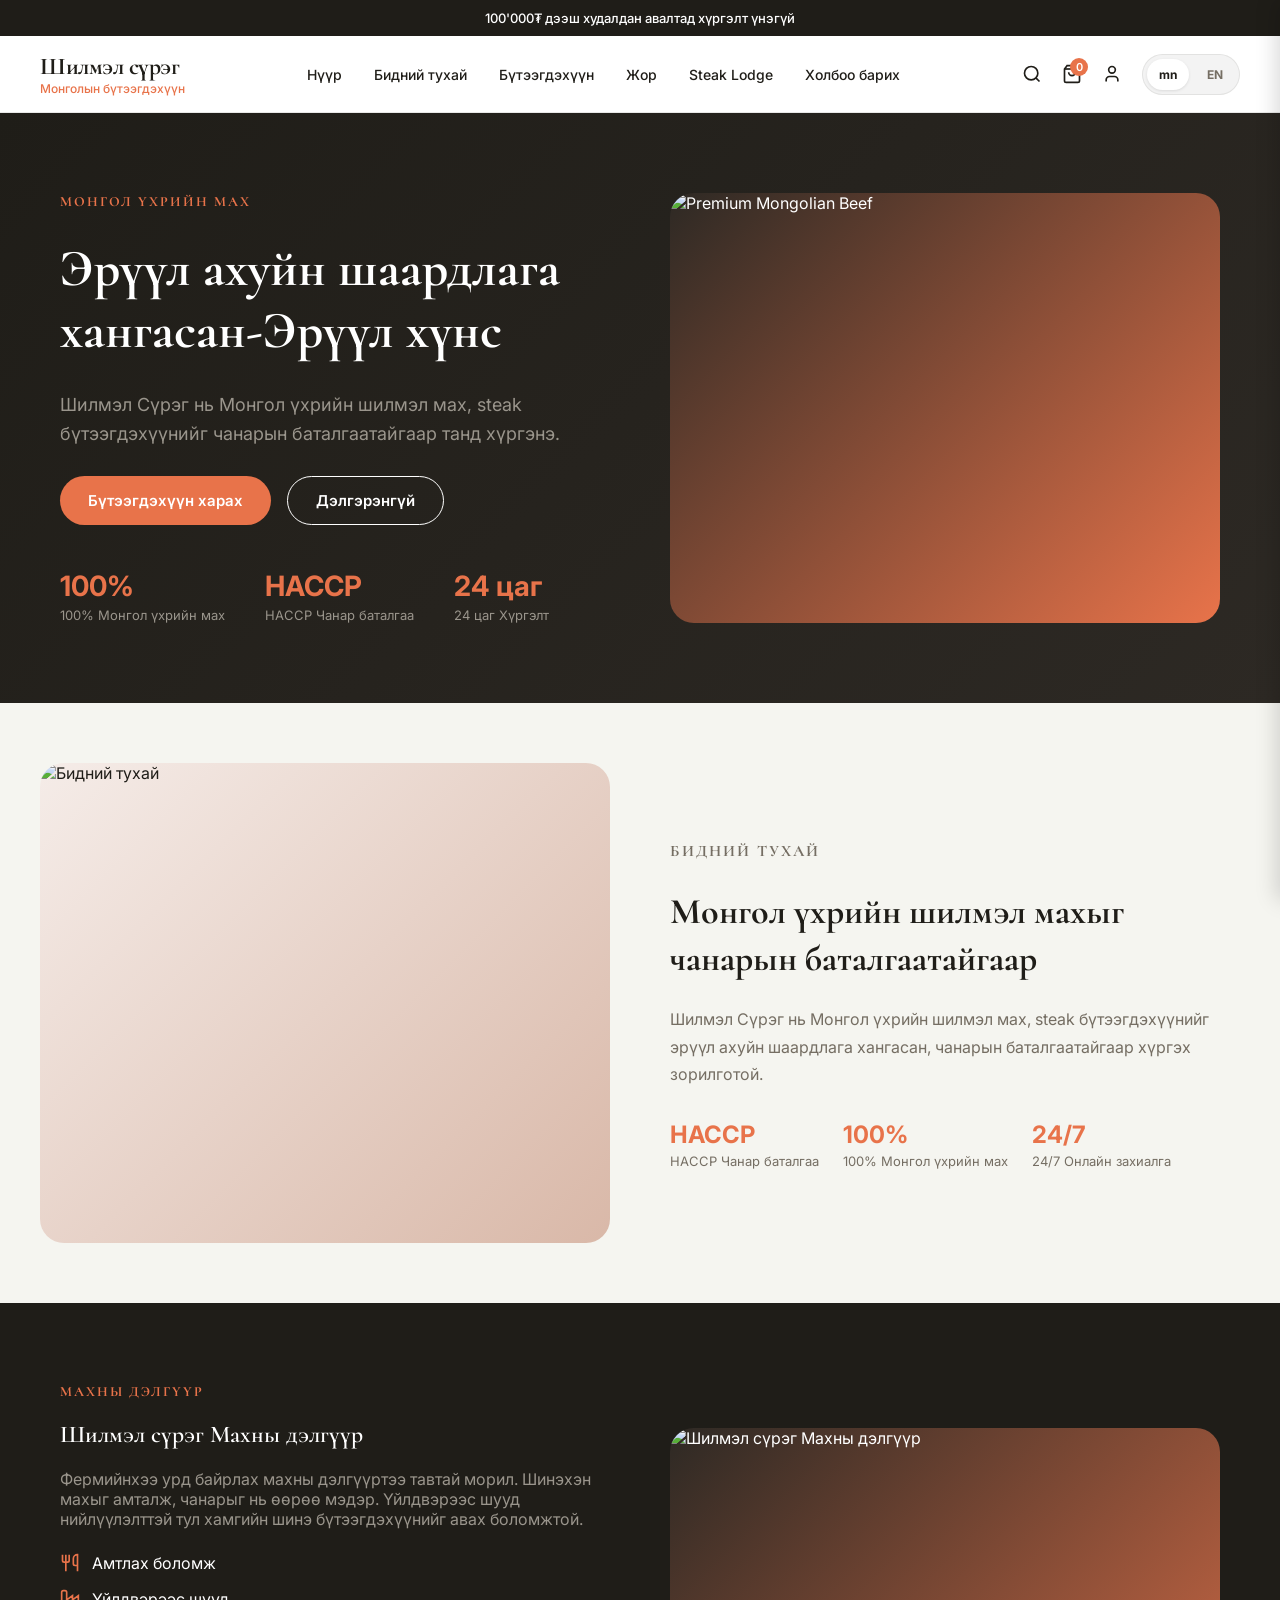
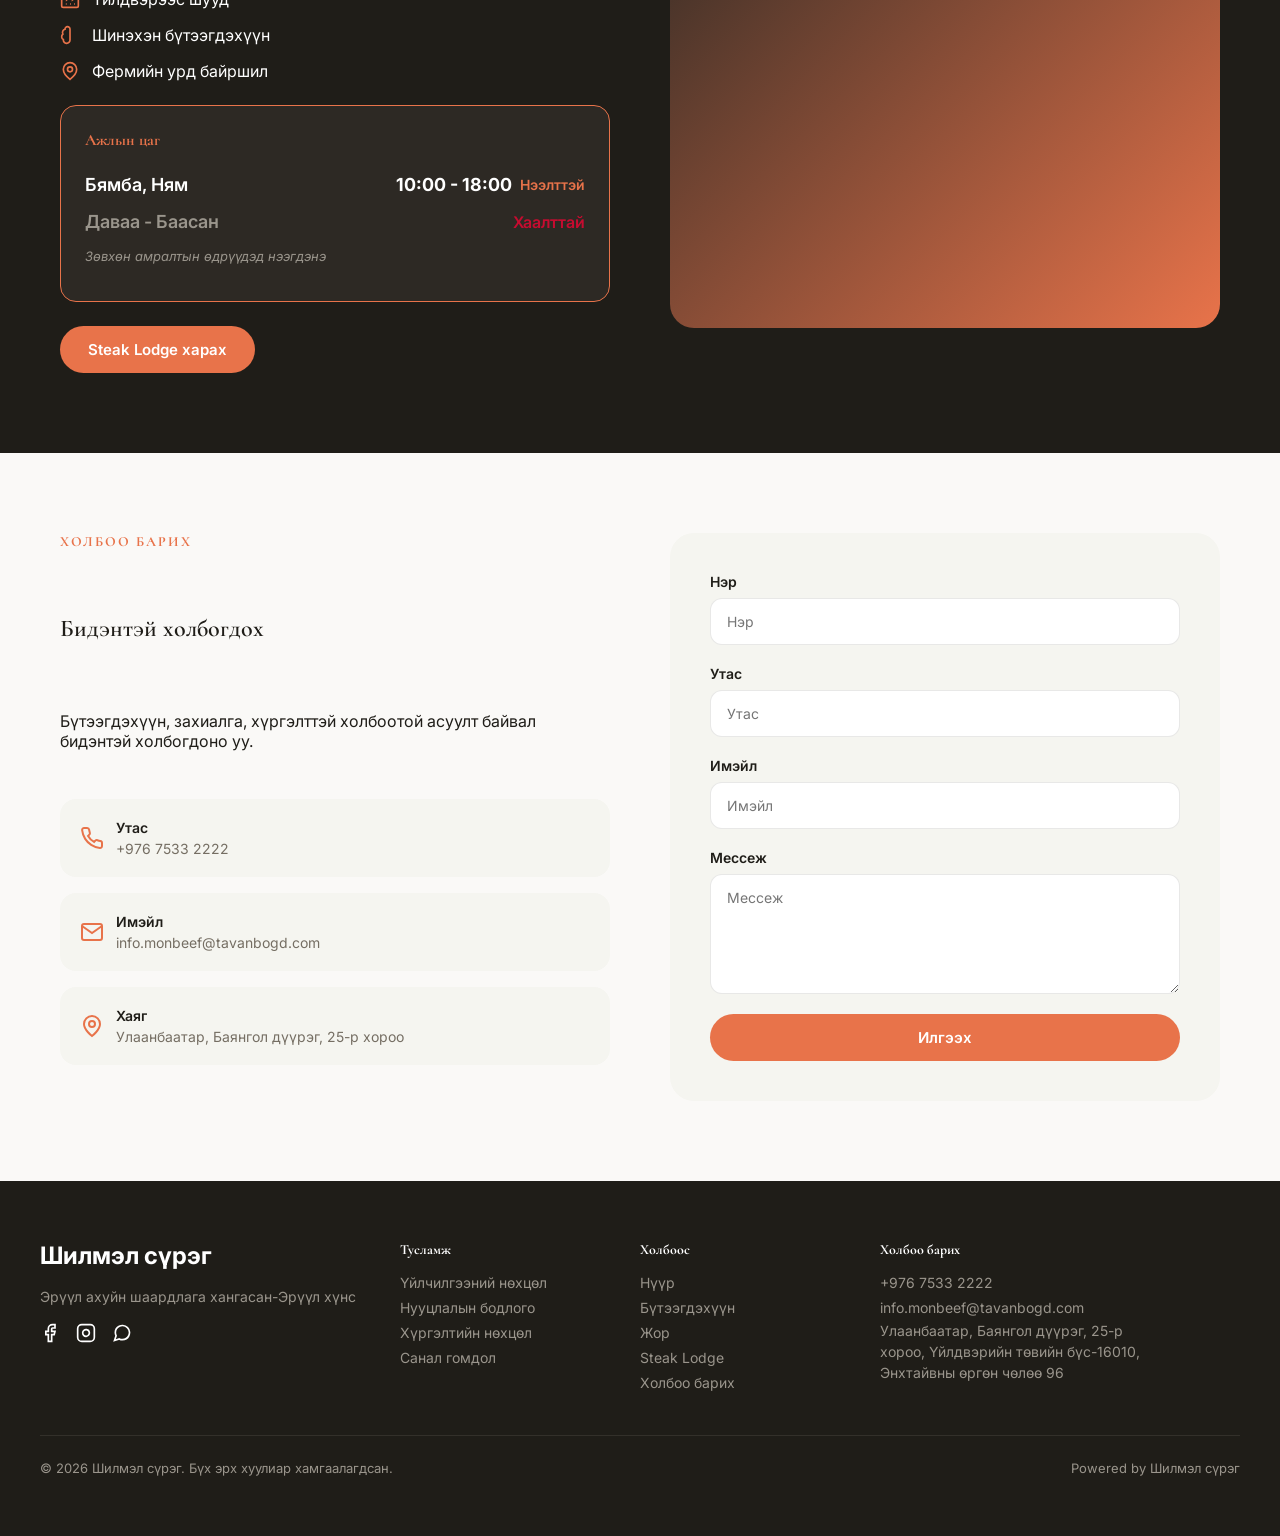
==== commit 812e7cc5: "Add real Unsplash images to products, index, and steak-lodge pages" ====
--- a/index.html
+++ b/index.html
@@ -63,14 +63,14 @@
         </div>
       </div>
       <div class="hero-right">
-        <img src="images/hero-beef.jpg" alt="Premium Mongolian Beef" class="hero-image" />
+        <img src="https://images.unsplash.com/photo-1600891964092-4316c288032e?w=800&h=600&fit=crop" alt="Premium Mongolian Beef" class="hero-image" />
       </div>
     </section>
 
     <!-- About -->
     <section id="about" class="section section-alt">
       <div class="about-grid">
-        <div class="about-image"><img src="images/about-section.jpg" alt="Бидний тухай" /></div>
+        <div class="about-image"><img src="https://images.unsplash.com/photo-1588168333986-5078d3ae3976?w=800&h=600&fit=crop" alt="Бидний тухай" /></div>
         <div class="about-content">
           <p class="section-label" data-translate="about.label">БИДНИЙ ТУХАЙ</p>
           <h2 data-translate="about.title">Монгол үхрийн шилмэл махыг чанарын баталгаатайгаар</h2>
@@ -126,7 +126,7 @@
           </div>
           <a class="btn primary" href="steak-lodge.html" style="margin-top: 24px;">Steak Lodge харах</a>
         </div>
-        <div class="dark-image"><img src="images/butchery-section.jpg" alt="Шилмэл сүрэг Махны дэлгүүр" /></div>
+        <div class="dark-image"><img src="https://images.unsplash.com/photo-1607623814075-e51df1bd6565?w=800&h=600&fit=crop" alt="Шилмэл сүрэг Махны дэлгүүр" /></div>
       </div>
     </section>
 
